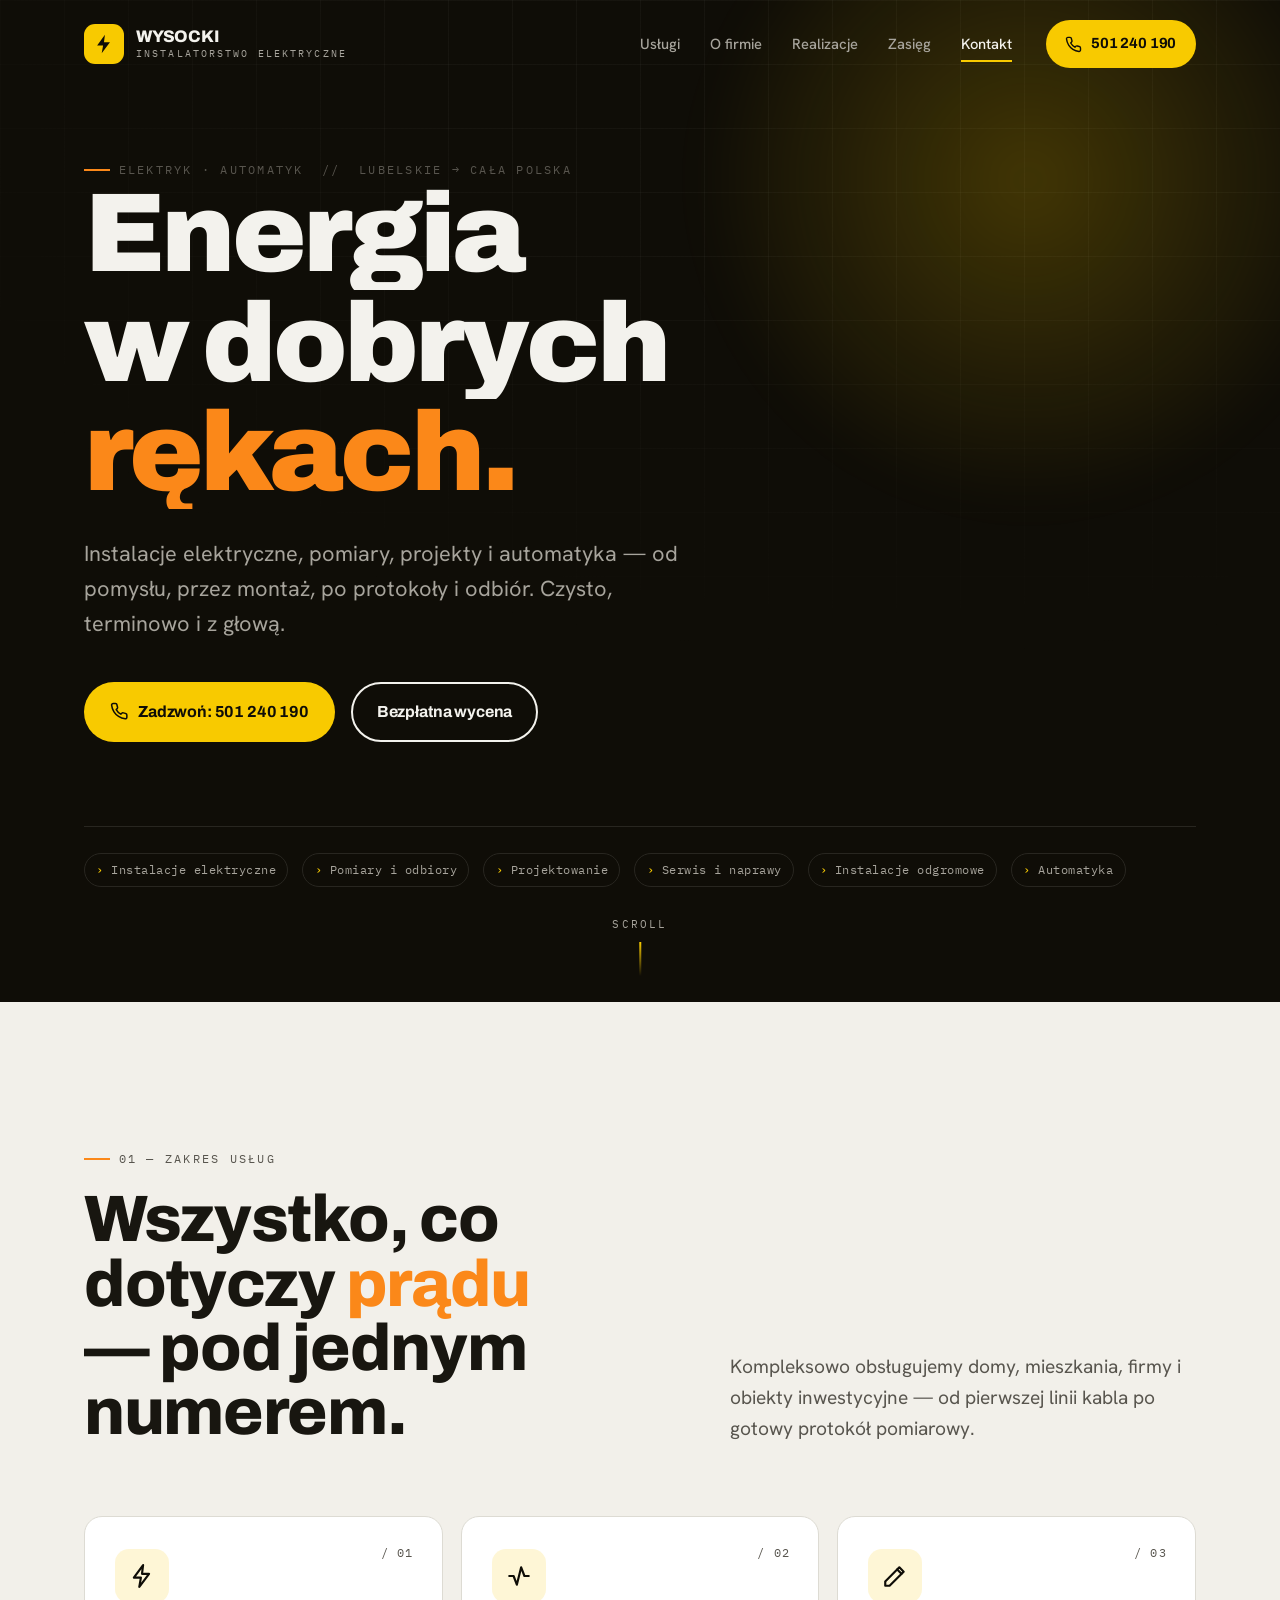
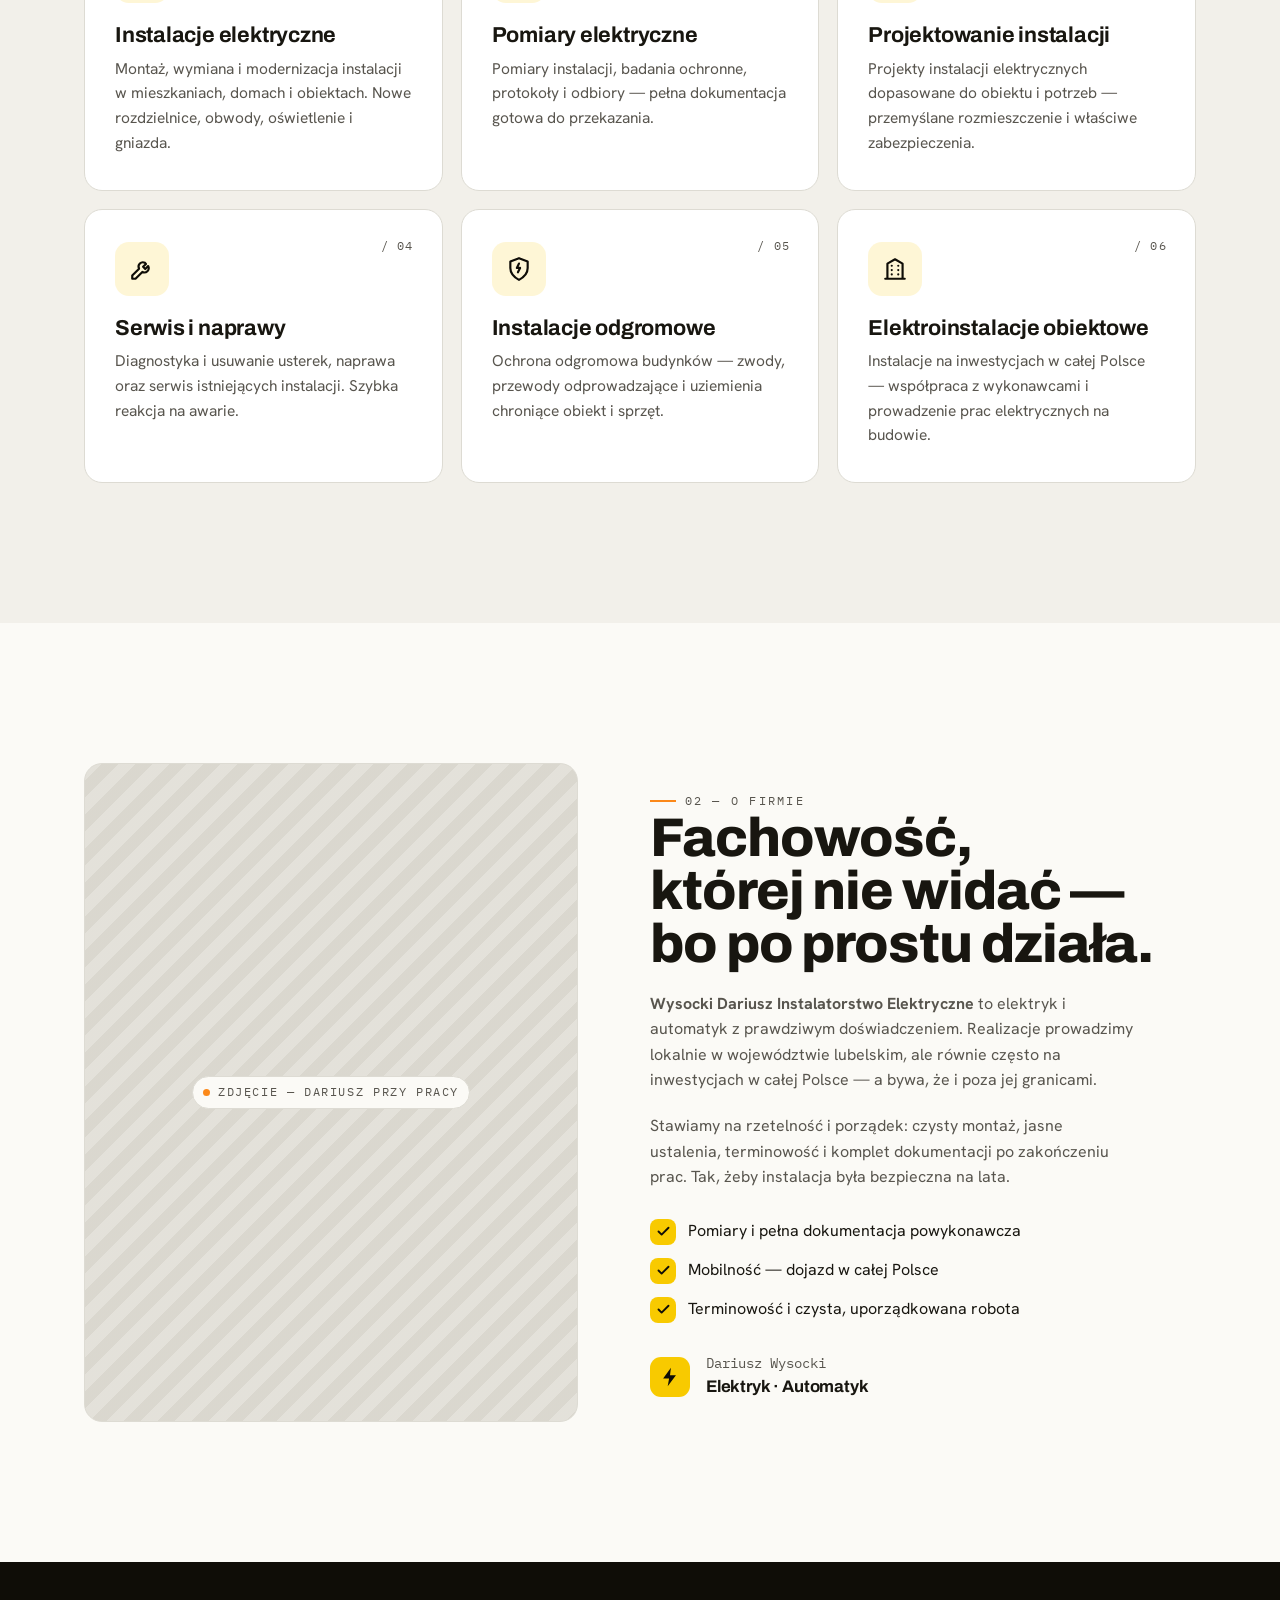
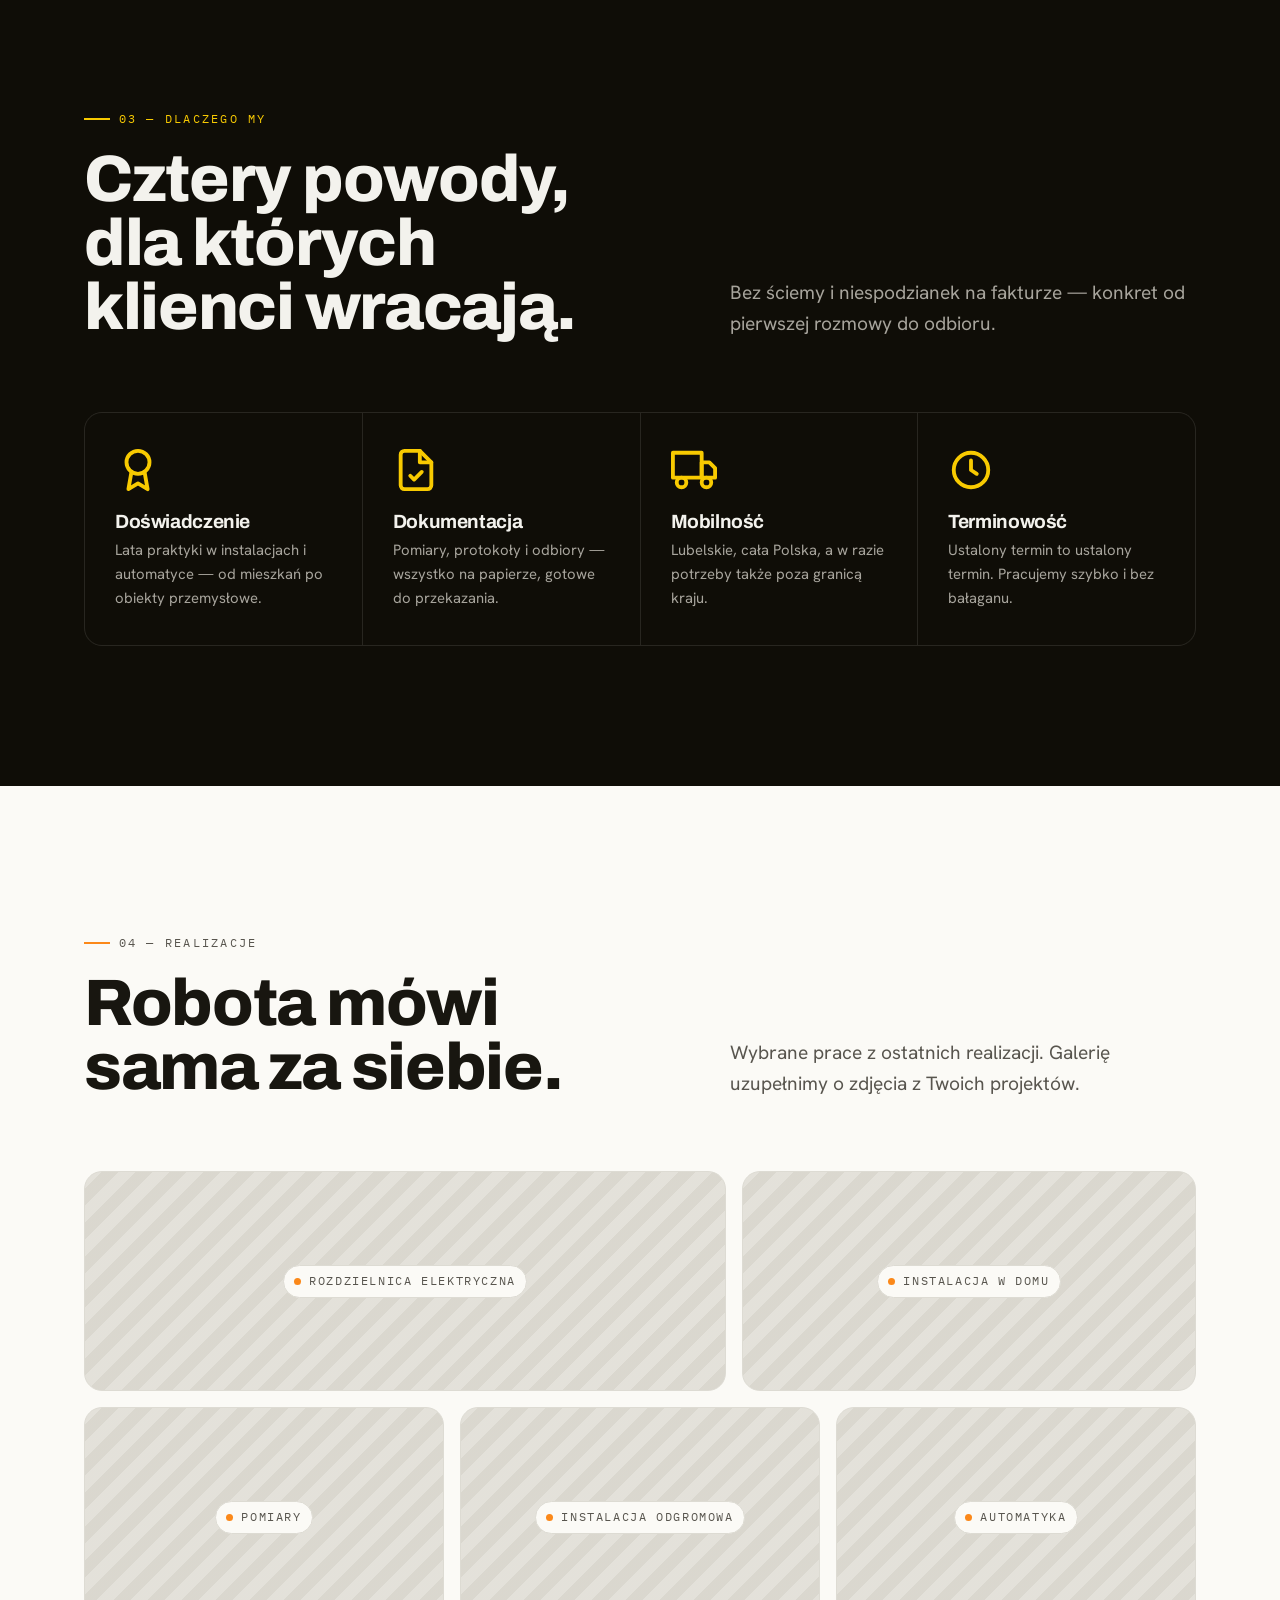
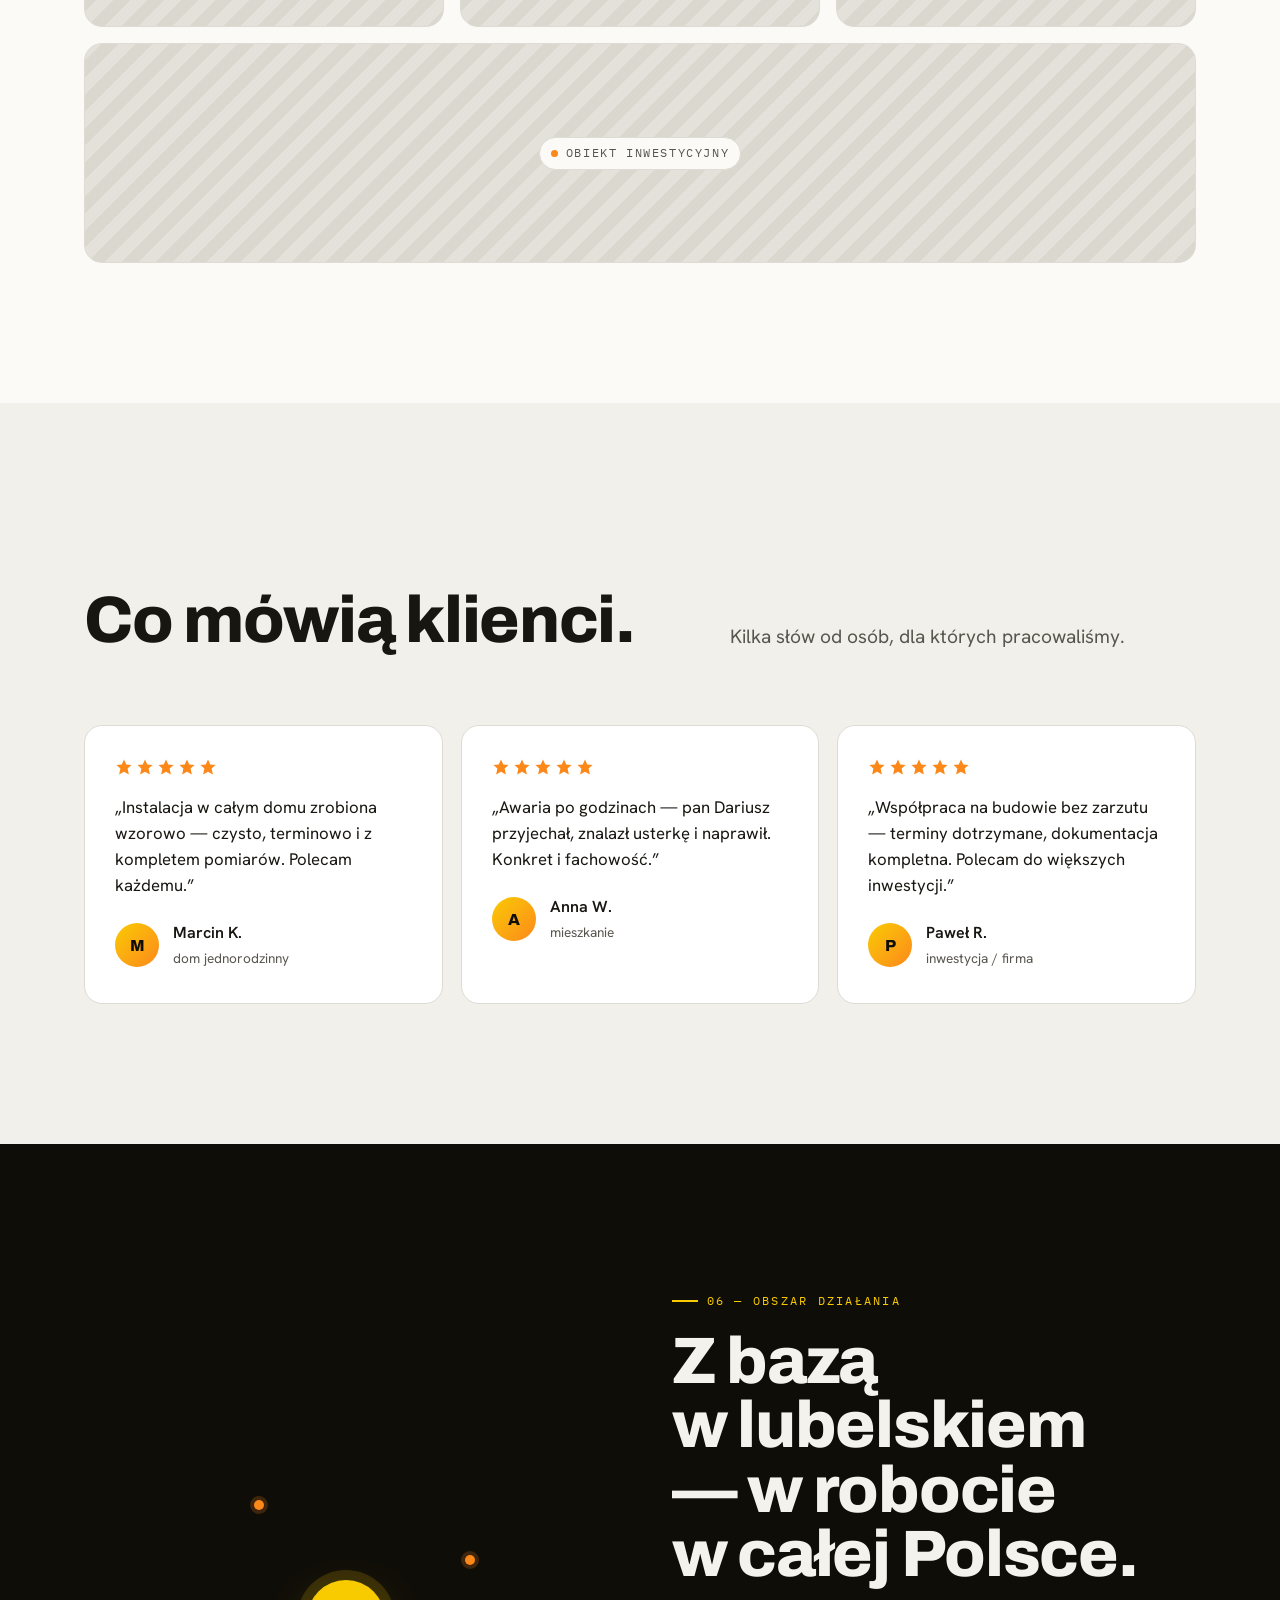
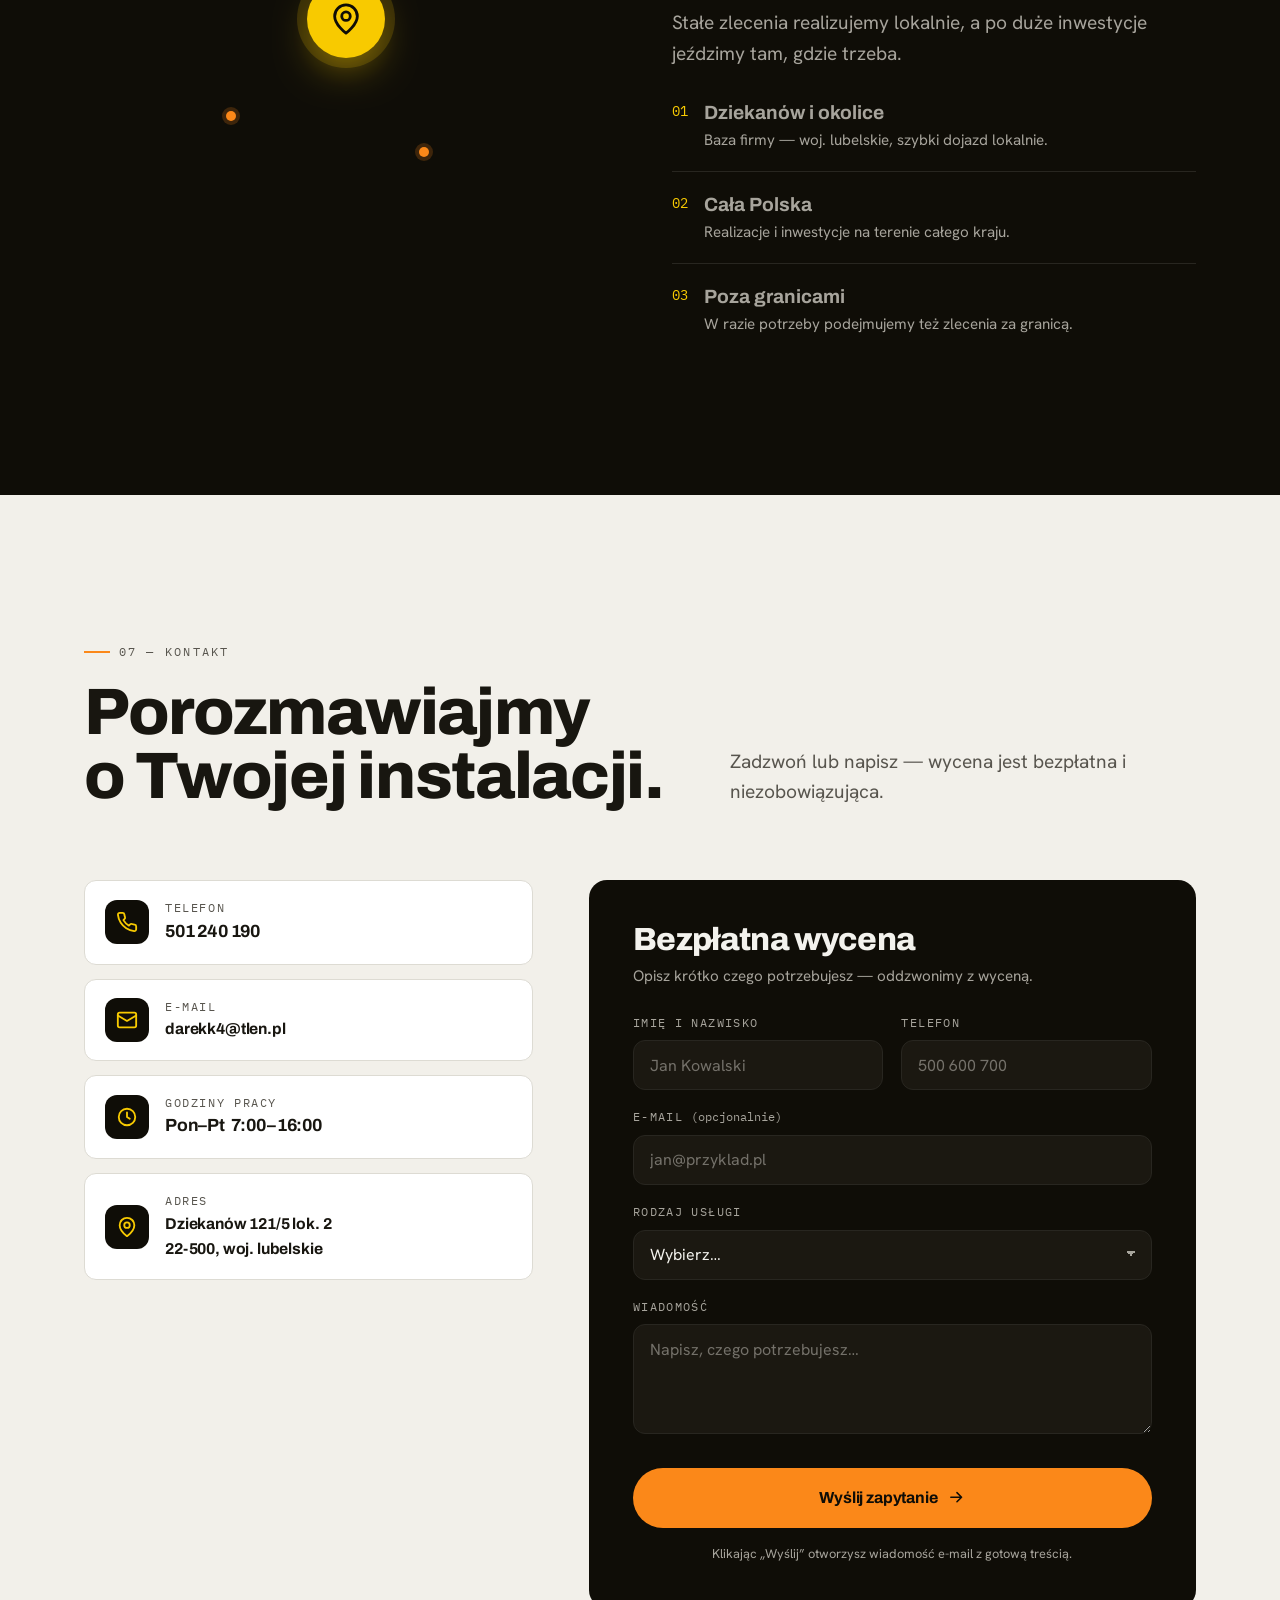
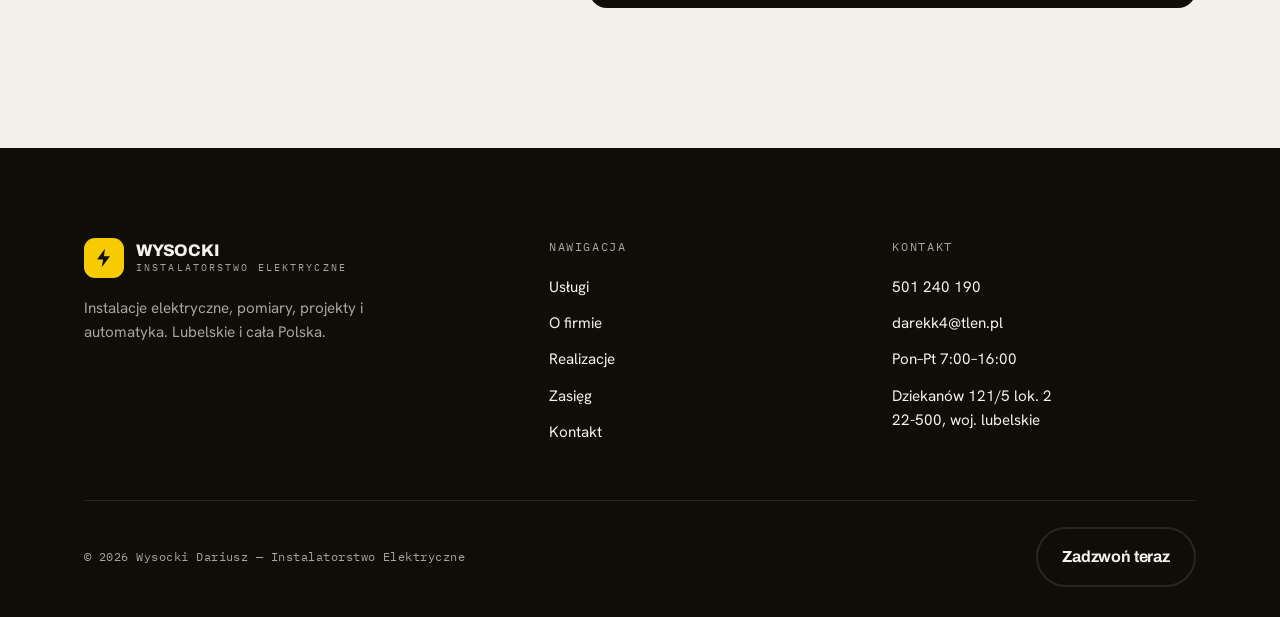
==== index.html @ 9cccbc66 "qwe" ====
<!DOCTYPE html>
<html lang="pl">
<head>
<meta charset="UTF-8" />
<meta name="viewport" content="width=device-width, initial-scale=1.0" />
<title>Wysocki Dariusz — Instalatorstwo Elektryczne | Elektryk · Automatyk</title>
<meta name="description" content="Wysocki Dariusz — Instalatorstwo Elektryczne. Instalacje elektryczne, pomiary, projektowanie, serwis i instalacje odgromowe. Dziekanów, woj. lubelskie — realizacje w całej Polsce." />
<meta property="og:type" content="website" />
<meta property="og:title" content="Wysocki Dariusz — Instalatorstwo Elektryczne | Elektryk · Automatyk" />
<meta property="og:description" content="Instalacje elektryczne, pomiary, projektowanie, serwis i instalacje odgromowe. Dziekanów, woj. lubelskie — realizacje w całej Polsce." />
<meta name="theme-color" content="#DCC800" />
<link rel="icon" href="data:image/svg+xml,<svg xmlns='http://www.w3.org/2000/svg' viewBox='0 0 24 24'><rect width='24' height='24' rx='6' fill='%23DCC800'/><path d='M13 2 4.5 13.5H11l-1.5 8.5 9-12H12l1-8z' fill='%23161410'/></svg>" />
<link rel="preconnect" href="https://fonts.googleapis.com" />
<link rel="preconnect" href="https://fonts.gstatic.com" crossorigin />
<link href="https://fonts.googleapis.com/css2?family=Archivo:wght@500;600;700;800;900&family=Hanken+Grotesk:wght@400;500;600;700&family=IBM+Plex+Mono:wght@400;500&display=swap" rel="stylesheet" />
<link rel="stylesheet" href="assets/styles.css" />
</head>
<body>

<!-- ====================== HEADER ====================== -->
<header class="header">
  <div class="wrap header__inner">
    <a href="#top" class="logo" aria-label="Wysocki — Instalatorstwo Elektryczne">
      <span class="logo__mark">
        <svg viewBox="0 0 24 24" fill="currentColor" aria-hidden="true"><path d="M13 2 4.5 13.5H11l-1.5 8.5 9-12H12l1-8z"/></svg>
      </span>
      <span class="logo__txt">
        <span class="logo__name">WYSOCKI</span>
        <span class="logo__sub">Instalatorstwo Elektryczne</span>
      </span>
    </a>

    <nav class="nav" aria-label="Główna nawigacja">
      <div class="nav__links">
        <a href="#uslugi">Usługi</a>
        <a href="#ofirmie">O firmie</a>
        <a href="#realizacje">Realizacje</a>
        <a href="#zasieg">Zasięg</a>
        <a href="#kontakt">Kontakt</a>
      </div>
      <a href="tel:+48501240190" class="btn nav__cta">
        <svg viewBox="0 0 24 24" fill="none" stroke="currentColor" stroke-width="2" stroke-linecap="round" stroke-linejoin="round" aria-hidden="true"><path d="M22 16.92v3a2 2 0 0 1-2.18 2 19.79 19.79 0 0 1-8.63-3.07 19.5 19.5 0 0 1-6-6 19.79 19.79 0 0 1-3.07-8.67A2 2 0 0 1 4.11 2h3a2 2 0 0 1 2 1.72c.13.96.36 1.9.7 2.81a2 2 0 0 1-.45 2.11L8.09 9.91a16 16 0 0 0 6 6l1.27-1.27a2 2 0 0 1 2.11-.45c.9.34 1.85.57 2.81.7A2 2 0 0 1 22 16.92z"/></svg>
        501 240 190
      </a>
    </nav>

    <button class="burger" aria-label="Otwórz menu" aria-expanded="false">
      <span></span><span></span><span></span>
    </button>
  </div>
</header>
<div class="nav-scrim" aria-hidden="true"></div>

<!-- ====================== HERO ====================== -->
<main id="top">
<section class="hero" id="hero">
  <div class="hero__grid" aria-hidden="true"></div>
  <div class="hero__glow" aria-hidden="true"></div>

  <div class="wrap hero__inner">
    <p class="kicker anim-up">Elektryk · Automatyk &nbsp;//&nbsp; Lubelskie → cała Polska</p>

    <h1>
      <span class="line"><span>Energia</span></span>
      <span class="line"><span>w dobrych</span></span>
      <span class="line"><span><span class="mark">rękach.</span></span></span>
    </h1>

    <p class="hero__sub anim-up">
      Instalacje elektryczne, pomiary, projekty i automatyka — od pomysłu,
      przez montaż, po protokoły i odbiór. Czysto, terminowo i z głową.
    </p>

    <div class="hero__cta anim-up">
      <a href="tel:+48501240190" class="btn">
        <svg viewBox="0 0 24 24" fill="none" stroke="currentColor" stroke-width="2" stroke-linecap="round" stroke-linejoin="round" aria-hidden="true"><path d="M22 16.92v3a2 2 0 0 1-2.18 2 19.79 19.79 0 0 1-8.63-3.07 19.5 19.5 0 0 1-6-6 19.79 19.79 0 0 1-3.07-8.67A2 2 0 0 1 4.11 2h3a2 2 0 0 1 2 1.72c.13.96.36 1.9.7 2.81a2 2 0 0 1-.45 2.11L8.09 9.91a16 16 0 0 0 6 6l1.27-1.27a2 2 0 0 1 2.11-.45c.9.34 1.85.57 2.81.7A2 2 0 0 1 22 16.92z"/></svg>
        Zadzwoń: 501 240 190
      </a>
      <a href="#kontakt" class="btn btn--outline">Bezpłatna wycena</a>
    </div>

    <div class="hero__strip anim-up">
      <span class="tag"><b>›</b> Instalacje elektryczne</span>
      <span class="tag"><b>›</b> Pomiary i odbiory</span>
      <span class="tag"><b>›</b> Projektowanie</span>
      <span class="tag"><b>›</b> Serwis i naprawy</span>
      <span class="tag"><b>›</b> Instalacje odgromowe</span>
      <span class="tag"><b>›</b> Automatyka</span>
    </div>
  </div>

  <div class="hero__cue" aria-hidden="true">
    <span>scroll</span>
    <span class="dot"></span>
  </div>
</section>

<!-- ====================== USŁUGI ====================== -->
<section class="section section--alt" id="uslugi">
  <div class="wrap">
    <div class="sec-head">
      <div>
        <span class="kicker reveal">01 — Zakres usług</span>
        <h2 class="h-sec reveal" data-d="1">Wszystko, co dotyczy <span class="mark">prądu</span> — pod jednym numerem.</h2>
      </div>
      <p class="lead reveal" data-d="2">Kompleksowo obsługujemy domy, mieszkania, firmy i obiekty inwestycyjne — od pierwszej linii kabla po gotowy protokół pomiarowy.</p>
    </div>

    <div class="services">
      <article class="card reveal">
        <span class="card__num">/ 01</span>
        <div class="card__ico"><svg viewBox="0 0 24 24" fill="none" stroke="currentColor" stroke-width="2" stroke-linecap="round" stroke-linejoin="round"><path d="M13 2 4.5 13.5H11l-1.5 8.5 9-12H12l1-8z"/></svg></div>
        <h3>Instalacje elektryczne</h3>
        <p>Montaż, wymiana i modernizacja instalacji w mieszkaniach, domach i obiektach. Nowe rozdzielnice, obwody, oświetlenie i gniazda.</p>
      </article>

      <article class="card reveal" data-d="1">
        <span class="card__num">/ 02</span>
        <div class="card__ico"><svg viewBox="0 0 24 24" fill="none" stroke="currentColor" stroke-width="2" stroke-linecap="round" stroke-linejoin="round"><path d="M3 12h4l3 8 4-16 3 8h4"/></svg></div>
        <h3>Pomiary elektryczne</h3>
        <p>Pomiary instalacji, badania ochronne, protokoły i odbiory — pełna dokumentacja gotowa do przekazania.</p>
      </article>

      <article class="card reveal" data-d="2">
        <span class="card__num">/ 03</span>
        <div class="card__ico"><svg viewBox="0 0 24 24" fill="none" stroke="currentColor" stroke-width="2" stroke-linecap="round" stroke-linejoin="round"><path d="M3 21v-4L16 4l4 4L7 21H3z"/><path d="M14 6l4 4"/></svg></div>
        <h3>Projektowanie instalacji</h3>
        <p>Projekty instalacji elektrycznych dopasowane do obiektu i potrzeb — przemyślane rozmieszczenie i właściwe zabezpieczenia.</p>
      </article>

      <article class="card reveal">
        <span class="card__num">/ 04</span>
        <div class="card__ico"><svg viewBox="0 0 24 24" fill="none" stroke="currentColor" stroke-width="2" stroke-linecap="round" stroke-linejoin="round"><path d="M14.7 6.3a4 4 0 0 0-5.4 5.4L3 18v3h3l6.3-6.3a4 4 0 0 0 5.4-5.4l-2.7 2.7-2-2 2.7-2.7z"/></svg></div>
        <h3>Serwis i naprawy</h3>
        <p>Diagnostyka i usuwanie usterek, naprawa oraz serwis istniejących instalacji. Szybka reakcja na awarie.</p>
      </article>

      <article class="card reveal" data-d="1">
        <span class="card__num">/ 05</span>
        <div class="card__ico"><svg viewBox="0 0 24 24" fill="none" stroke="currentColor" stroke-width="2" stroke-linecap="round" stroke-linejoin="round"><path d="M12 2 4 5v6c0 5 3.5 8.5 8 11 4.5-2.5 8-6 8-11V5l-8-3z"/><path d="M12 7l-2 4h3l-2 4"/></svg></div>
        <h3>Instalacje odgromowe</h3>
        <p>Ochrona odgromowa budynków — zwody, przewody odprowadzające i uziemienia chroniące obiekt i sprzęt.</p>
      </article>

      <article class="card reveal" data-d="2">
        <span class="card__num">/ 06</span>
        <div class="card__ico"><svg viewBox="0 0 24 24" fill="none" stroke="currentColor" stroke-width="2" stroke-linecap="round" stroke-linejoin="round"><path d="M3 21h18M5 21V7l7-4 7 4v14"/><path d="M9 9h.01M15 9h.01M9 13h.01M15 13h.01M9 17h.01M15 17h.01"/></svg></div>
        <h3>Elektroinstalacje obiektowe</h3>
        <p>Instalacje na inwestycjach w całej Polsce — współpraca z wykonawcami i prowadzenie prac elektrycznych na budowie.</p>
      </article>
    </div>
  </div>
</section>

<!-- ====================== O FIRMIE ====================== -->
<section class="section" id="ofirmie">
  <div class="wrap about">
    <div class="about__media reveal-left">
      <div class="ph">
        <span class="ph__tag">zdjęcie — Dariusz przy pracy</span>
      </div>
    </div>

    <div class="about__txt">
      <span class="kicker reveal">02 — O firmie</span>
      <h2 class="reveal" data-d="1">Fachowość, której nie&nbsp;widać — bo&nbsp;po&nbsp;prostu działa.</h2>
      <p class="reveal" data-d="2">
        <b>Wysocki Dariusz Instalatorstwo Elektryczne</b> to elektryk i automatyk
        z prawdziwym doświadczeniem. Realizacje prowadzimy lokalnie w województwie
        lubelskim, ale równie często na inwestycjach w całej Polsce — a bywa, że i poza
        jej granicami.
      </p>
      <p class="reveal" data-d="2">
        Stawiamy na rzetelność i porządek: czysty montaż, jasne ustalenia,
        terminowość i komplet dokumentacji po zakończeniu prac. Tak, żeby instalacja
        była bezpieczna na lata.
      </p>

      <ul class="checks">
        <li class="reveal" data-d="1"><span class="ck"><svg viewBox="0 0 24 24" fill="none" stroke="currentColor" stroke-width="3" stroke-linecap="round" stroke-linejoin="round"><path d="M20 6 9 17l-5-5"/></svg></span><span>Pomiary i pełna dokumentacja powykonawcza</span></li>
        <li class="reveal" data-d="2"><span class="ck"><svg viewBox="0 0 24 24" fill="none" stroke="currentColor" stroke-width="3" stroke-linecap="round" stroke-linejoin="round"><path d="M20 6 9 17l-5-5"/></svg></span><span>Mobilność — dojazd w całej Polsce</span></li>
        <li class="reveal" data-d="3"><span class="ck"><svg viewBox="0 0 24 24" fill="none" stroke="currentColor" stroke-width="3" stroke-linecap="round" stroke-linejoin="round"><path d="M20 6 9 17l-5-5"/></svg></span><span>Terminowość i czysta, uporządkowana robota</span></li>
      </ul>

      <div class="about__sign reveal" data-d="3">
        <span class="logo__mark"><svg viewBox="0 0 24 24" fill="currentColor" aria-hidden="true"><path d="M13 2 4.5 13.5H11l-1.5 8.5 9-12H12l1-8z"/></svg></span>
        <span>Dariusz Wysocki<b>Elektryk · Automatyk</b></span>
      </div>
    </div>
  </div>
</section>

<!-- ====================== ATUTY ====================== -->
<section class="section section--dark" id="atuty">
  <div class="wrap">
    <div class="sec-head">
      <div>
        <span class="kicker reveal">03 — Dlaczego my</span>
        <h2 class="h-sec reveal" data-d="1">Cztery powody, dla których klienci wracają.</h2>
      </div>
      <p class="lead reveal" data-d="2">Bez ściemy i niespodzianek na fakturze — konkret od pierwszej rozmowy do odbioru.</p>
    </div>

    <div class="feats">
      <div class="feat reveal">
        <div class="feat__ico"><svg viewBox="0 0 24 24" fill="none" stroke="currentColor" stroke-width="2" stroke-linecap="round" stroke-linejoin="round"><circle cx="12" cy="8" r="6"/><path d="M8.5 13.5 7 22l5-3 5 3-1.5-8.5"/></svg></div>
        <h3>Doświadczenie</h3>
        <p>Lata praktyki w instalacjach i automatyce — od mieszkań po obiekty przemysłowe.</p>
      </div>
      <div class="feat reveal" data-d="1">
        <div class="feat__ico"><svg viewBox="0 0 24 24" fill="none" stroke="currentColor" stroke-width="2" stroke-linecap="round" stroke-linejoin="round"><path d="M14 2H6a2 2 0 0 0-2 2v16a2 2 0 0 0 2 2h12a2 2 0 0 0 2-2V8z"/><path d="M14 2v6h6"/><path d="m9 15 2 2 4-4"/></svg></div>
        <h3>Dokumentacja</h3>
        <p>Pomiary, protokoły i odbiory — wszystko na papierze, gotowe do przekazania.</p>
      </div>
      <div class="feat reveal" data-d="2">
        <div class="feat__ico"><svg viewBox="0 0 24 24" fill="none" stroke="currentColor" stroke-width="2" stroke-linecap="round" stroke-linejoin="round"><path d="M1 3h15v13H1z"/><path d="M16 8h4l3 3v5h-7V8z"/><circle cx="5.5" cy="18.5" r="2.5"/><circle cx="18.5" cy="18.5" r="2.5"/></svg></div>
        <h3>Mobilność</h3>
        <p>Lubelskie, cała Polska, a w razie potrzeby także poza granicą kraju.</p>
      </div>
      <div class="feat reveal" data-d="3">
        <div class="feat__ico"><svg viewBox="0 0 24 24" fill="none" stroke="currentColor" stroke-width="2" stroke-linecap="round" stroke-linejoin="round"><circle cx="12" cy="12" r="9"/><path d="M12 7v5l3 2"/></svg></div>
        <h3>Terminowość</h3>
        <p>Ustalony termin to ustalony termin. Pracujemy szybko i bez bałaganu.</p>
      </div>
    </div>
  </div>
</section>

<!-- ====================== REALIZACJE ====================== -->
<section class="section" id="realizacje">
  <div class="wrap">
    <div class="sec-head">
      <div>
        <span class="kicker reveal">04 — Realizacje</span>
        <h2 class="h-sec reveal" data-d="1">Robota mówi sama za siebie.</h2>
      </div>
      <p class="lead reveal" data-d="2">Wybrane prace z ostatnich realizacji. Galerię uzupełnimy o zdjęcia z Twoich projektów.</p>
    </div>

    <div class="gallery">
      <div class="ph g1 reveal"><span class="ph__tag">rozdzielnica elektryczna</span></div>
      <div class="ph g2 reveal" data-d="1"><span class="ph__tag">instalacja w domu</span></div>
      <div class="ph g3 reveal"><span class="ph__tag">pomiary</span></div>
      <div class="ph g4 reveal" data-d="1"><span class="ph__tag">instalacja odgromowa</span></div>
      <div class="ph g5 reveal" data-d="2"><span class="ph__tag">automatyka</span></div>
      <div class="ph g6 reveal"><span class="ph__tag">obiekt inwestycyjny</span></div>
    </div>
  </div>
</section>

<!-- ====================== OPINIE ====================== -->
<section class="section section--alt" id="opinie">
  <div class="wrap">
    <div class="sec-head">
      <div>
        <span class="kicker reveal">05 — Opinie</span>
        <h2 class="h-sec reveal" data-d="1">Co mówią klienci.</h2>
      </div>
      <p class="lead reveal" data-d="2">Kilka słów od osób, dla których pracowaliśmy.</p>
    </div>

    <div class="quotes">
      <figure class="quote reveal-scale">
        <div class="quote__stars">
          <svg viewBox="0 0 24 24" fill="currentColor"><path d="m12 2 3 6.5 7 .8-5.2 4.8L18.5 22 12 18.3 5.5 22 7.2 14 2 9.3l7-.8z"/></svg>
          <svg viewBox="0 0 24 24" fill="currentColor"><path d="m12 2 3 6.5 7 .8-5.2 4.8L18.5 22 12 18.3 5.5 22 7.2 14 2 9.3l7-.8z"/></svg>
          <svg viewBox="0 0 24 24" fill="currentColor"><path d="m12 2 3 6.5 7 .8-5.2 4.8L18.5 22 12 18.3 5.5 22 7.2 14 2 9.3l7-.8z"/></svg>
          <svg viewBox="0 0 24 24" fill="currentColor"><path d="m12 2 3 6.5 7 .8-5.2 4.8L18.5 22 12 18.3 5.5 22 7.2 14 2 9.3l7-.8z"/></svg>
          <svg viewBox="0 0 24 24" fill="currentColor"><path d="m12 2 3 6.5 7 .8-5.2 4.8L18.5 22 12 18.3 5.5 22 7.2 14 2 9.3l7-.8z"/></svg>
        </div>
        <p>„Instalacja w całym domu zrobiona wzorowo — czysto, terminowo i z kompletem pomiarów. Polecam każdemu.”</p>
        <footer><span class="av">M</span><span><cite>Marcin K.</cite><span class="role">dom jednorodzinny</span></span></footer>
      </figure>

      <figure class="quote reveal-scale" data-d="1">
        <div class="quote__stars">
          <svg viewBox="0 0 24 24" fill="currentColor"><path d="m12 2 3 6.5 7 .8-5.2 4.8L18.5 22 12 18.3 5.5 22 7.2 14 2 9.3l7-.8z"/></svg>
          <svg viewBox="0 0 24 24" fill="currentColor"><path d="m12 2 3 6.5 7 .8-5.2 4.8L18.5 22 12 18.3 5.5 22 7.2 14 2 9.3l7-.8z"/></svg>
          <svg viewBox="0 0 24 24" fill="currentColor"><path d="m12 2 3 6.5 7 .8-5.2 4.8L18.5 22 12 18.3 5.5 22 7.2 14 2 9.3l7-.8z"/></svg>
          <svg viewBox="0 0 24 24" fill="currentColor"><path d="m12 2 3 6.5 7 .8-5.2 4.8L18.5 22 12 18.3 5.5 22 7.2 14 2 9.3l7-.8z"/></svg>
          <svg viewBox="0 0 24 24" fill="currentColor"><path d="m12 2 3 6.5 7 .8-5.2 4.8L18.5 22 12 18.3 5.5 22 7.2 14 2 9.3l7-.8z"/></svg>
        </div>
        <p>„Awaria po godzinach — pan Dariusz przyjechał, znalazł usterkę i naprawił. Konkret i fachowość.”</p>
        <footer><span class="av">A</span><span><cite>Anna W.</cite><span class="role">mieszkanie</span></span></footer>
      </figure>

      <figure class="quote reveal-scale" data-d="2">
        <div class="quote__stars">
          <svg viewBox="0 0 24 24" fill="currentColor"><path d="m12 2 3 6.5 7 .8-5.2 4.8L18.5 22 12 18.3 5.5 22 7.2 14 2 9.3l7-.8z"/></svg>
          <svg viewBox="0 0 24 24" fill="currentColor"><path d="m12 2 3 6.5 7 .8-5.2 4.8L18.5 22 12 18.3 5.5 22 7.2 14 2 9.3l7-.8z"/></svg>
          <svg viewBox="0 0 24 24" fill="currentColor"><path d="m12 2 3 6.5 7 .8-5.2 4.8L18.5 22 12 18.3 5.5 22 7.2 14 2 9.3l7-.8z"/></svg>
          <svg viewBox="0 0 24 24" fill="currentColor"><path d="m12 2 3 6.5 7 .8-5.2 4.8L18.5 22 12 18.3 5.5 22 7.2 14 2 9.3l7-.8z"/></svg>
          <svg viewBox="0 0 24 24" fill="currentColor"><path d="m12 2 3 6.5 7 .8-5.2 4.8L18.5 22 12 18.3 5.5 22 7.2 14 2 9.3l7-.8z"/></svg>
        </div>
        <p>„Współpraca na budowie bez zarzutu — terminy dotrzymane, dokumentacja kompletna. Polecam do większych inwestycji.”</p>
        <footer><span class="av">P</span><span><cite>Paweł R.</cite><span class="role">inwestycja / firma</span></span></footer>
      </figure>
    </div>
  </div>
</section>

<!-- ====================== ZASIĘG ====================== -->
<section class="section section--dark" id="zasieg">
  <div class="wrap reach">
    <div class="reach__media reveal">
      <div class="radar">
        <span class="radar__ring"></span>
        <span class="radar__ring"></span>
        <span class="radar__ring"></span>
        <span class="pin p1"></span>
        <span class="pin p2"></span>
        <span class="pin p3"></span>
        <span class="pin p4"></span>
        <span class="radar__core"><svg viewBox="0 0 24 24" fill="none" stroke="currentColor" stroke-width="2" stroke-linecap="round" stroke-linejoin="round"><path d="M20 10c0 6-8 12-8 12s-8-6-8-12a8 8 0 0 1 16 0z"/><circle cx="12" cy="10" r="3"/></svg></span>
      </div>
    </div>

    <div class="reach__txt">
      <span class="kicker reveal">06 — Obszar działania</span>
      <h2 class="h-sec reveal" data-d="1">Z bazą w&nbsp;lubelskiem — w&nbsp;robocie w&nbsp;całej Polsce.</h2>
      <p class="lead reveal" data-d="2">Stałe zlecenia realizujemy lokalnie, a po duże inwestycje jeździmy tam, gdzie trzeba.</p>

      <div class="reach__list">
        <div class="reach__item reveal"><span class="n">01</span><span><b>Dziekanów i okolice</b><span>Baza firmy — woj. lubelskie, szybki dojazd lokalnie.</span></span></div>
        <div class="reach__item reveal" data-d="1"><span class="n">02</span><span><b>Cała Polska</b><span>Realizacje i inwestycje na terenie całego kraju.</span></span></div>
        <div class="reach__item reveal" data-d="2"><span class="n">03</span><span><b>Poza granicami</b><span>W razie potrzeby podejmujemy też zlecenia za granicą.</span></span></div>
      </div>
    </div>
  </div>
</section>

<!-- ====================== KONTAKT ====================== -->
<section class="section section--alt" id="kontakt">
  <div class="wrap">
    <div class="sec-head">
      <div>
        <span class="kicker reveal">07 — Kontakt</span>
        <h2 class="h-sec reveal" data-d="1">Porozmawiajmy o&nbsp;Twojej instalacji.</h2>
      </div>
      <p class="lead reveal" data-d="2">Zadzwoń lub napisz — wycena jest bezpłatna i niezobowiązująca.</p>
    </div>

    <div class="contact">
      <div class="cinfo reveal">
        <a class="cinfo__row reveal-left" href="tel:+48501240190">
          <span class="i"><svg viewBox="0 0 24 24" fill="none" stroke="currentColor" stroke-width="2" stroke-linecap="round" stroke-linejoin="round"><path d="M22 16.92v3a2 2 0 0 1-2.18 2 19.79 19.79 0 0 1-8.63-3.07 19.5 19.5 0 0 1-6-6 19.79 19.79 0 0 1-3.07-8.67A2 2 0 0 1 4.11 2h3a2 2 0 0 1 2 1.72c.13.96.36 1.9.7 2.81a2 2 0 0 1-.45 2.11L8.09 9.91a16 16 0 0 0 6 6l1.27-1.27a2 2 0 0 1 2.11-.45c.9.34 1.85.57 2.81.7A2 2 0 0 1 22 16.92z"/></svg></span>
          <span><span class="l">Telefon</span><span class="v">501 240 190</span></span>
        </a>
        <a class="cinfo__row reveal-left" data-d="1" href="mailto:darekk4@tlen.pl">
          <span class="i"><svg viewBox="0 0 24 24" fill="none" stroke="currentColor" stroke-width="2" stroke-linecap="round" stroke-linejoin="round"><rect x="2" y="4" width="20" height="16" rx="2"/><path d="m22 7-10 6L2 7"/></svg></span>
          <span><span class="l">E-mail</span><span class="v small">darekk4@tlen.pl</span></span>
        </a>
        <div class="cinfo__row reveal-left" data-d="2">
          <span class="i"><svg viewBox="0 0 24 24" fill="none" stroke="currentColor" stroke-width="2" stroke-linecap="round" stroke-linejoin="round"><circle cx="12" cy="12" r="9"/><path d="M12 7v5l3 2"/></svg></span>
          <span><span class="l">Godziny pracy</span><span class="v">Pon–Pt &nbsp;7:00–16:00</span></span>
        </div>
        <div class="cinfo__row reveal-left" data-d="3">
          <span class="i"><svg viewBox="0 0 24 24" fill="none" stroke="currentColor" stroke-width="2" stroke-linecap="round" stroke-linejoin="round"><path d="M20 10c0 6-8 12-8 12s-8-6-8-12a8 8 0 0 1 16 0z"/><circle cx="12" cy="10" r="3"/></svg></span>
          <span><span class="l">Adres</span><span class="v small">Dziekanów 121/5 lok. 2<br />22-500, woj. lubelskie</span></span>
        </div>
      </div>

      <form class="form reveal" data-d="1" id="formKontakt" novalidate>
        <div class="form__body">
          <h3>Bezpłatna wycena</h3>
          <p class="sub">Opisz krótko czego potrzebujesz — oddzwonimy z wyceną.</p>

          <div class="row2">
            <div class="field">
              <label for="imie">Imię i nazwisko</label>
              <input id="imie" name="imie" type="text" placeholder="Jan Kowalski" required />
              <span class="msg">Podaj imię i nazwisko</span>
            </div>
            <div class="field">
              <label for="telefon">Telefon</label>
              <input id="telefon" name="telefon" type="tel" data-tel placeholder="500 600 700" required />
              <span class="msg">Podaj poprawny numer telefonu</span>
            </div>
          </div>

          <div class="field">
            <label for="email">E-mail <span style="text-transform:none;letter-spacing:0">(opcjonalnie)</span></label>
            <input id="email" name="email" type="email" placeholder="jan@przyklad.pl" />
            <span class="msg">Podaj poprawny adres e-mail</span>
          </div>

          <div class="field">
            <label for="usluga">Rodzaj usługi</label>
            <select id="usluga" name="usluga" required>
              <option value="" disabled selected>Wybierz…</option>
              <option>Instalacja elektryczna</option>
              <option>Pomiary i odbiory</option>
              <option>Projektowanie instalacji</option>
              <option>Serwis / naprawa</option>
              <option>Instalacja odgromowa</option>
              <option>Automatyka</option>
              <option>Inne / nie wiem</option>
            </select>
            <span class="msg">Wybierz rodzaj usługi</span>
          </div>

          <div class="field">
            <label for="wiadomosc">Wiadomość</label>
            <textarea id="wiadomosc" name="wiadomosc" placeholder="Napisz, czego potrzebujesz…" required></textarea>
            <span class="msg">Napisz kilka słów o zleceniu</span>
          </div>

          <button type="submit" class="btn btn--amber form__submit">
            Wyślij zapytanie
            <svg viewBox="0 0 24 24" fill="none" stroke="currentColor" stroke-width="2" stroke-linecap="round" stroke-linejoin="round"><path d="M5 12h14M13 6l6 6-6 6"/></svg>
          </button>
          <p class="form__note">Klikając „Wyślij” otworzysz wiadomość e-mail z gotową treścią.</p>
        </div>

        <div class="form__success">
          <div class="big"><svg viewBox="0 0 24 24" fill="none" stroke="currentColor" stroke-width="3" stroke-linecap="round" stroke-linejoin="round"><path d="M20 6 9 17l-5-5"/></svg></div>
          <h3>Dziękujemy!</h3>
          <p>Za chwilę otworzy się Twój program pocztowy z gotową wiadomością. Odezwiemy się tak szybko, jak to możliwe.</p>
        </div>
      </form>
    </div>
  </div>
</section>
</main>

<!-- ====================== STOPKA ====================== -->
<footer class="footer">
  <div class="wrap">
    <div class="footer__top">
      <div class="footer__brand">
        <a href="#top" class="logo">
          <span class="logo__mark"><svg viewBox="0 0 24 24" fill="currentColor" aria-hidden="true"><path d="M13 2 4.5 13.5H11l-1.5 8.5 9-12H12l1-8z"/></svg></span>
          <span class="logo__txt"><span class="logo__name">WYSOCKI</span><span class="logo__sub">Instalatorstwo Elektryczne</span></span>
        </a>
        <p>Instalacje elektryczne, pomiary, projekty i automatyka. Lubelskie i cała Polska.</p>
      </div>

      <div class="footer__col">
        <h4>Nawigacja</h4>
        <a href="#uslugi">Usługi</a>
        <a href="#ofirmie">O firmie</a>
        <a href="#realizacje">Realizacje</a>
        <a href="#zasieg">Zasięg</a>
        <a href="#kontakt">Kontakt</a>
      </div>

      <div class="footer__col">
        <h4>Kontakt</h4>
        <a href="tel:+48501240190">501 240 190</a>
        <a href="mailto:darekk4@tlen.pl">darekk4@tlen.pl</a>
        <p>Pon–Pt 7:00–16:00</p>
        <p>Dziekanów 121/5 lok. 2<br />22-500, woj. lubelskie</p>
      </div>
    </div>

    <div class="footer__bottom">
      <small>© <span id="rok">2026</span> Wysocki Dariusz — Instalatorstwo Elektryczne</small>
      <a href="tel:+48501240190" class="btn btn--ghost footer__cta">Zadzwoń teraz</a>
    </div>
  </div>
</footer>

<button class="btn-top" aria-label="Powrót na górę">
  <svg viewBox="0 0 24 24" fill="none" stroke="currentColor" stroke-width="2.5" stroke-linecap="round" stroke-linejoin="round"><path d="M12 19V5M5 12l7-7 7 7"/></svg>
</button>

<script src="assets/script.js"></script>
</body>
</html>
---- assets/styles.css ----
/* =========================================================
   WYSOCKI — Instalatorstwo Elektryczne
   System wizualny: energetyczny / techniczny
   Akcent: elektryczna żółć + pomarańcz
   ========================================================= */

:root {
  /* ---- Kolory (oklch) ---- */
  --ink:        oklch(0.16 0.014 92);   /* ciepła czerń */
  --ink-2:      oklch(0.21 0.014 92);   /* karta na ciemnym */
  --ink-3:      oklch(0.27 0.012 92);   /* obramowania na ciemnym */
  --paper:      oklch(0.985 0.006 95);  /* prawie biały */
  --paper-2:    oklch(0.955 0.008 92);  /* sekcja jasna alt */
  --line:       oklch(0.89 0.01 92);    /* linie na jasnym */

  --bolt:       oklch(0.855 0.175 92);  /* elektryczna żółć */
  --bolt-deep:  oklch(0.80 0.17 88);
  --amber:      oklch(0.74 0.175 56);   /* pomarańcz */

  --txt:        oklch(0.20 0.012 92);   /* tekst na jasnym */
  --txt-soft:   oklch(0.45 0.012 92);   /* drugorzędny tekst */
  --txt-dim:    oklch(0.72 0.012 92);   /* tekst na ciemnym (przygaszony) */
  --on-dark:    oklch(0.96 0.006 95);

  /* ---- Typografia ---- */
  --display: "Archivo", system-ui, sans-serif;
  --body: "Hanken Grotesk", system-ui, sans-serif;
  --mono: "IBM Plex Mono", ui-monospace, monospace;

  /* ---- Rytm ---- */
  --maxw: 1240px;
  --pad: clamp(20px, 5vw, 64px);
  --radius: 18px;
  --radius-sm: 12px;

  --ease: cubic-bezier(0.22, 1, 0.36, 1);
}

* { box-sizing: border-box; margin: 0; padding: 0; }

html { scroll-behavior: smooth; -webkit-text-size-adjust: 100%; }
@media (prefers-reduced-motion: reduce) { html { scroll-behavior: auto; } }

body {
  font-family: var(--body);
  background: var(--paper);
  color: var(--txt);
  line-height: 1.6;
  font-size: clamp(16px, 1.05vw, 18px);
  -webkit-font-smoothing: antialiased;
  text-rendering: optimizeLegibility;
  overflow-x: hidden;
}

img { display: block; max-width: 100%; }
a { color: inherit; text-decoration: none; }
button { font: inherit; cursor: pointer; }

::selection { background: var(--bolt); color: var(--ink); }

/* ---- Layout helpers ---- */
.wrap { width: 100%; max-width: var(--maxw); margin-inline: auto; padding-inline: var(--pad); }
.section { padding-block: clamp(72px, 11vw, 140px); position: relative; }
.section--dark { background: var(--ink); color: var(--on-dark); }
.section--alt { background: var(--paper-2); }

/* ---- Typografia / nagłówki ---- */
h1, h2, h3 {
  font-family: var(--display);
  font-weight: 800;
  line-height: 0.98;
  letter-spacing: -0.02em;
  text-wrap: balance;
}
.kicker {
  font-family: var(--mono);
  font-size: 0.78rem;
  letter-spacing: 0.18em;
  text-transform: uppercase;
  color: var(--txt-soft);
  display: inline-flex;
  align-items: center;
  gap: 0.7em;
}
.kicker::before {
  content: "";
  width: 26px; height: 2px;
  background: var(--amber);
  display: inline-block;
}
.section--dark .kicker { color: var(--bolt); }
.section--dark .kicker::before { background: var(--bolt); }

.h-sec {
  font-size: clamp(2.1rem, 5.4vw, 4.1rem);
  margin-top: 18px;
}
.lead {
  max-width: 56ch;
  color: var(--txt-soft);
  font-size: clamp(1.05rem, 1.5vw, 1.25rem);
  margin-top: 22px;
}
.section--dark .lead { color: var(--txt-dim); }

.mark { color: var(--amber); }
.section--dark .mark { color: var(--bolt); }

/* =========================================================
   Buttons
   ========================================================= */
.btn {
  --bg: var(--bolt);
  display: inline-flex;
  align-items: center;
  gap: 0.6em;
  padding: 0.95em 1.5em;
  border-radius: 999px;
  font-family: var(--display);
  font-weight: 700;
  font-size: 1rem;
  letter-spacing: -0.01em;
  border: 2px solid transparent;
  background: var(--bg);
  color: var(--ink);
  transition: transform .25s var(--ease), box-shadow .25s var(--ease), background .2s, color .2s;
  position: relative;
  overflow: hidden;
}
.btn svg { width: 1.15em; height: 1.15em; }
.btn:hover { transform: translateY(-3px); box-shadow: 0 14px 30px -12px oklch(0.855 0.175 92 / .8); }
.btn:active { transform: translateY(-1px); }

.btn--ghost {
  background: transparent;
  color: inherit;
  border-color: currentColor;
}
.btn--ghost:hover { background: currentColor; color: var(--ink); box-shadow: none; }
.section--dark .btn--ghost { color: var(--on-dark); }
.section--dark .btn--ghost:hover { color: var(--ink); }

.btn--amber { --bg: var(--amber); color: var(--ink); }
.btn--amber:hover { box-shadow: 0 14px 30px -12px oklch(0.74 0.175 56 / .8); }

/* =========================================================
   Header / Nav
   ========================================================= */
.header {
  position: fixed;
  inset: 0 0 auto 0;
  z-index: 100;
  transition: background .3s var(--ease), border-color .3s, padding .3s var(--ease), backdrop-filter .3s;
  border-bottom: 1px solid transparent;
}
.header__inner {
  display: flex;
  align-items: center;
  justify-content: space-between;
  padding-block: 20px;
  transition: padding .3s var(--ease);
}
.header.is-stuck {
  background: oklch(0.16 0.014 92 / 0.82);
  backdrop-filter: blur(14px) saturate(1.2);
  border-bottom-color: var(--ink-3);
}
.header.is-stuck .header__inner { padding-block: 12px; }

/* Logotyp */
.logo { display: inline-flex; align-items: center; gap: 12px; color: var(--on-dark); }
.logo__mark {
  width: 40px; height: 40px;
  display: grid; place-items: center;
  background: var(--bolt);
  border-radius: 11px;
  flex: none;
  transition: transform .4s var(--ease);
  box-shadow: 0 0 0 0 oklch(0.855 0.175 92 / .5);
}
.logo:hover .logo__mark { transform: rotate(-8deg) scale(1.05); }
.logo__mark svg { width: 22px; height: 22px; color: var(--ink); }
.logo__txt { line-height: 1; }
.logo__name {
  font-family: var(--display);
  font-weight: 800;
  font-size: 1.05rem;
  letter-spacing: -0.01em;
  display: block;
}
.logo__sub {
  font-family: var(--mono);
  font-size: 0.6rem;
  letter-spacing: 0.22em;
  text-transform: uppercase;
  color: var(--txt-dim);
  display: block;
  margin-top: 3px;
}

.nav { display: flex; align-items: center; gap: 34px; }
.nav__links { display: flex; gap: 30px; }
.nav__links a {
  color: var(--txt-dim);
  font-size: 0.92rem;
  font-weight: 500;
  position: relative;
  transition: color .2s;
}
.nav__links a::after {
  content: ""; position: absolute; left: 0; bottom: -6px;
  width: 100%; height: 2px; background: var(--bolt);
  transform: scaleX(0); transform-origin: left; transition: transform .3s var(--ease);
}
.nav__links a:hover, .nav__links a.is-active { color: var(--on-dark); }
.nav__links a:hover::after, .nav__links a.is-active::after { transform: scaleX(1); }

.nav__cta { padding: 0.7em 1.2em; font-size: 0.92rem; }

/* hamburger */
.burger {
  display: none;
  width: 46px; height: 46px;
  border: 1px solid var(--ink-3);
  background: transparent;
  border-radius: 12px;
  position: relative;
}
.burger span {
  position: absolute; left: 12px; right: 12px; height: 2px;
  background: var(--on-dark); transition: transform .3s var(--ease), opacity .2s;
}
.burger span:nth-child(1) { top: 16px; }
.burger span:nth-child(2) { top: 22px; }
.burger span:nth-child(3) { top: 28px; }
body.menu-open .burger span:nth-child(1) { transform: translateY(6px) rotate(45deg); }
body.menu-open .burger span:nth-child(2) { opacity: 0; }
body.menu-open .burger span:nth-child(3) { transform: translateY(-6px) rotate(-45deg); }

/* =========================================================
   HERO
   ========================================================= */
.hero {
  background: var(--ink);
  color: var(--on-dark);
  position: relative;
  overflow: hidden;
  padding-top: clamp(130px, 17vh, 200px);
  padding-bottom: clamp(70px, 9vw, 120px);
}
/* siatka „obwodu” w tle */
.hero__grid {
  position: absolute; inset: 0;
  background-image:
    linear-gradient(oklch(1 0 0 / 0.035) 1px, transparent 1px),
    linear-gradient(90deg, oklch(1 0 0 / 0.035) 1px, transparent 1px);
  background-size: 64px 64px;
  mask-image: radial-gradient(120% 90% at 70% 0%, #000 30%, transparent 75%);
  pointer-events: none;
}
.hero__glow {
  position: absolute;
  top: -20%; right: -10%;
  width: 60vw; height: 60vw;
  max-width: 760px; max-height: 760px;
  background: radial-gradient(circle, oklch(0.855 0.175 92 / 0.22), transparent 62%);
  filter: blur(20px);
  pointer-events: none;
  animation: floaty 9s var(--ease) infinite alternate;
}
@keyframes floaty { to { transform: translate(-4%, 5%) scale(1.08); } }

.hero__inner { position: relative; z-index: 2; }
.hero h1 {
  font-size: clamp(2.9rem, 9vw, 7rem);
  font-weight: 900;
  letter-spacing: -0.035em;
  max-width: 16ch;
}
.hero h1 .line { display: block; overflow: hidden; }
.hero h1 .line > span { display: inline-block; }
.hero__sub {
  margin-top: 28px;
  max-width: 52ch;
  font-size: clamp(1.1rem, 1.7vw, 1.4rem);
  color: var(--txt-dim);
}
.hero__cta { margin-top: 40px; display: flex; flex-wrap: wrap; gap: 16px; }

/* pasek słów kluczowych pod hero */
.hero__strip {
  position: relative; z-index: 2;
  margin-top: clamp(48px, 7vw, 84px);
  border-top: 1px solid var(--ink-3);
  padding-top: 26px;
  display: flex; flex-wrap: wrap; gap: 12px 14px;
  align-items: center;
}
.tag {
  font-family: var(--mono);
  font-size: 0.78rem;
  letter-spacing: 0.04em;
  color: var(--txt-dim);
  border: 1px solid var(--ink-3);
  padding: 0.5em 0.9em;
  border-radius: 999px;
  transition: border-color .25s, color .25s, transform .25s var(--ease);
}
.tag:hover { color: var(--bolt); border-color: var(--bolt); transform: translateY(-2px); }
.tag b { color: var(--bolt); font-weight: 400; }

/* scroll cue */
.hero__cue {
  position: absolute; bottom: 26px; left: 50%; transform: translateX(-50%);
  z-index: 2; font-family: var(--mono); font-size: 0.7rem; letter-spacing: 0.2em;
  color: var(--txt-dim); text-transform: uppercase; display: flex; flex-direction: column;
  align-items: center; gap: 8px;
}
.hero__cue .dot { width: 2px; height: 34px; background: linear-gradient(var(--bolt), transparent); animation: cue 1.8s var(--ease) infinite; transform-origin: top; }
@keyframes cue { 0% { opacity: 1; transform: translateY(0); } 100% { opacity: 0; transform: translateY(34px); } }

/* =========================================================
   USŁUGI
   ========================================================= */
.sec-head { display: grid; grid-template-columns: 1fr; gap: 8px; margin-bottom: clamp(40px, 6vw, 72px); }
@media (min-width: 880px) {
  .sec-head { grid-template-columns: 1.3fr 1fr; align-items: end; gap: 40px; }
  .sec-head .lead { margin-top: 0; }
}

.services { display: grid; grid-template-columns: repeat(auto-fit, minmax(290px, 1fr)); gap: 18px; }
.card {
  position: relative;
  background: var(--paper);
  border: 1px solid var(--line);
  border-radius: var(--radius);
  padding: 32px 30px 34px;
  overflow: hidden;
  transition: transform .35s var(--ease), box-shadow .35s var(--ease), border-color .35s;
}
.section--alt .card { background: #fff; }
.card::before {
  content: ""; position: absolute; left: 0; top: 0; height: 100%; width: 4px;
  background: var(--bolt); transform: scaleY(0); transform-origin: top; transition: transform .35s var(--ease);
}
.card:hover { transform: translateY(-6px); box-shadow: 0 26px 50px -28px oklch(0.2 0.02 92 / .45); border-color: transparent; }
.card:hover::before { transform: scaleY(1); }
.card__ico {
  width: 54px; height: 54px; border-radius: 14px;
  display: grid; place-items: center;
  background: oklch(0.855 0.175 92 / 0.16);
  color: var(--ink);
  margin-bottom: 22px;
  transition: background .35s, transform .35s var(--ease);
}
.card:hover .card__ico { background: var(--bolt); transform: scale(1.06) rotate(-4deg); }
.card__ico svg { width: 26px; height: 26px; }
.card__num {
  position: absolute; top: 26px; right: 28px;
  font-family: var(--mono); font-size: 0.78rem; color: var(--txt-soft); letter-spacing: 0.1em;
}
.card h3 { font-size: 1.35rem; font-weight: 700; letter-spacing: -0.01em; margin-bottom: 10px; }
.card p { color: var(--txt-soft); font-size: 0.97rem; }

/* =========================================================
   O FIRMIE
   ========================================================= */
.about { display: grid; gap: clamp(36px, 6vw, 72px); align-items: center; }
@media (min-width: 920px) { .about { grid-template-columns: 0.95fr 1.05fr; } }
.about__media { position: relative; }
.about__txt h2 { font-size: clamp(2rem, 4.6vw, 3.4rem); }
.about__txt p { margin-top: 20px; color: var(--txt-soft); max-width: 54ch; }
.about__sign {
  margin-top: 30px; display: flex; align-items: center; gap: 16px;
  font-family: var(--mono); font-size: 0.85rem; color: var(--txt-soft);
}
.about__sign b { font-family: var(--display); font-size: 1.05rem; color: var(--txt); display: block; letter-spacing: -0.01em; }

.checks { margin-top: 28px; display: grid; gap: 12px; }
.checks li { list-style: none; display: flex; align-items: flex-start; gap: 12px; }
.checks .ck {
  flex: none; width: 26px; height: 26px; border-radius: 8px; background: var(--bolt);
  display: grid; place-items: center; margin-top: 1px;
}
.checks .ck svg { width: 15px; height: 15px; color: var(--ink); }

/* =========================================================
   Placeholder na zdjęcia
   ========================================================= */
.ph {
  position: relative;
  border-radius: var(--radius);
  background:
    repeating-linear-gradient(135deg,
      oklch(0.91 0.01 92) 0 12px,
      oklch(0.88 0.012 92) 12px 24px);
  border: 1px solid var(--line);
  display: grid; place-items: center;
  overflow: hidden;
  aspect-ratio: 4 / 3;
}
.section--dark .ph {
  background:
    repeating-linear-gradient(135deg,
      oklch(0.24 0.012 92) 0 12px,
      oklch(0.21 0.012 92) 12px 24px);
  border-color: var(--ink-3);
}
.ph__tag {
  font-family: var(--mono); font-size: 0.72rem; letter-spacing: 0.14em; text-transform: uppercase;
  color: var(--txt-soft); background: var(--paper); padding: 0.55em 0.9em; border-radius: 999px;
  border: 1px solid var(--line); display: inline-flex; align-items: center; gap: 8px;
}
.section--dark .ph__tag { background: var(--ink-2); color: var(--txt-dim); border-color: var(--ink-3); }
.ph__tag::before { content: ""; width: 7px; height: 7px; border-radius: 50%; background: var(--amber); }
.about__media .ph { aspect-ratio: 3 / 4; }

/* =========================================================
   ATUTY (Dlaczego my)
   ========================================================= */
.feats { display: grid; grid-template-columns: repeat(auto-fit, minmax(240px, 1fr)); gap: 1px; background: var(--ink-3); border: 1px solid var(--ink-3); border-radius: var(--radius); overflow: hidden; }
.feat { background: var(--ink); padding: 34px 30px; transition: background .3s; }
.feat:hover { background: var(--ink-2); }
.feat__ico { width: 46px; height: 46px; color: var(--bolt); margin-bottom: 20px; }
.feat__ico svg { width: 100%; height: 100%; }
.feat h3 { font-size: 1.2rem; font-weight: 700; color: var(--on-dark); margin-bottom: 8px; }
.feat p { color: var(--txt-dim); font-size: 0.93rem; }

/* =========================================================
   REALIZACJE / Galeria
   ========================================================= */
.gallery { display: grid; grid-template-columns: repeat(12, 1fr); gap: 16px; }
.gallery .ph { aspect-ratio: auto; min-height: 220px; }
.g1 { grid-column: span 7; }
.g2 { grid-column: span 5; }
.g3 { grid-column: span 4; }
.g4 { grid-column: span 4; }
.g5 { grid-column: span 4; }
.g6 { grid-column: span 12; min-height: 260px; }
@media (max-width: 760px) {
  .gallery { grid-template-columns: repeat(2, 1fr); }
  .g1, .g2, .g3, .g4, .g5, .g6 { grid-column: span 1; }
  .g6 { grid-column: span 2; }
}

/* =========================================================
   OPINIE
   ========================================================= */
.quotes { display: grid; grid-template-columns: repeat(auto-fit, minmax(290px, 1fr)); gap: 18px; }
.quote {
  background: #fff; border: 1px solid var(--line); border-radius: var(--radius);
  padding: 32px 30px; position: relative; transition: transform .3s var(--ease), box-shadow .3s var(--ease);
}
.quote:hover { transform: translateY(-5px); box-shadow: 0 24px 44px -28px oklch(0.2 0.02 92 / .4); }
.quote__stars { display: flex; gap: 3px; color: var(--amber); margin-bottom: 18px; }
.quote__stars svg { width: 18px; height: 18px; }
.quote p { font-size: 1.05rem; color: var(--txt); line-height: 1.55; }
.quote footer { margin-top: 22px; display: flex; align-items: center; gap: 14px; }
.quote .av {
  width: 44px; height: 44px; border-radius: 50%; flex: none;
  background: linear-gradient(135deg, var(--bolt), var(--amber));
  display: grid; place-items: center; font-family: var(--display); font-weight: 800; color: var(--ink);
}
.quote cite { font-style: normal; font-weight: 600; display: block; }
.quote .role { font-size: 0.85rem; color: var(--txt-soft); }

/* =========================================================
   ZASIĘG
   ========================================================= */
.reach { display: grid; gap: clamp(36px, 6vw, 64px); align-items: center; }
@media (min-width: 920px) { .reach { grid-template-columns: 1fr 1fr; } }
.radar {
  position: relative; aspect-ratio: 1; max-width: 460px; width: 100%; margin-inline: auto;
  display: grid; place-items: center;
}
.radar__ring {
  position: absolute; border: 1px solid var(--ink-3); border-radius: 50%;
  inset: 0; opacity: 0; animation: ping 4s var(--ease) infinite;
}
.radar__ring:nth-child(1) { animation-delay: 0s; }
.radar__ring:nth-child(2) { animation-delay: 1.3s; }
.radar__ring:nth-child(3) { animation-delay: 2.6s; }
@keyframes ping {
  0% { transform: scale(0.25); opacity: 0; border-color: var(--bolt); }
  18% { opacity: 0.8; }
  100% { transform: scale(1); opacity: 0; }
}
.radar__core {
  position: relative; z-index: 2; width: 78px; height: 78px; border-radius: 50%;
  background: var(--bolt); display: grid; place-items: center; color: var(--ink);
  box-shadow: 0 0 0 10px oklch(0.855 0.175 92 / 0.16), 0 16px 40px -10px oklch(0.855 0.175 92 / .6);
}
.radar__core svg { width: 34px; height: 34px; }
.radar .pin {
  position: absolute; width: 10px; height: 10px; border-radius: 50%;
  background: var(--amber); box-shadow: 0 0 0 4px oklch(0.74 0.175 56 / .2);
}
.radar .pin.p1 { top: 24%; left: 30%; }
.radar .pin.p2 { top: 36%; right: 22%; }
.radar .pin.p3 { bottom: 28%; left: 24%; }
.radar .pin.p4 { bottom: 20%; right: 32%; }

.reach__list { display: grid; gap: 18px; margin-top: 28px; }
.reach__item { display: flex; gap: 16px; align-items: flex-start; padding-bottom: 18px; border-bottom: 1px solid var(--ink-3); }
.reach__item:last-child { border-bottom: 0; }
.reach__item .n { font-family: var(--mono); color: var(--bolt); font-size: 0.85rem; padding-top: 3px; }
.reach__item b { font-family: var(--display); font-size: 1.2rem; display: block; }
.reach__item span { color: var(--txt-dim); font-size: 0.95rem; }

/* =========================================================
   KONTAKT
   ========================================================= */
.contact { display: grid; gap: clamp(36px, 5vw, 56px); }
@media (min-width: 920px) { .contact { grid-template-columns: 0.85fr 1.15fr; } }

.cinfo { display: grid; gap: 14px; align-content: start; }
.cinfo__row {
  display: flex; gap: 16px; align-items: center;
  padding: 18px 20px; border: 1px solid var(--line); border-radius: var(--radius-sm);
  background: #fff; transition: border-color .25s, transform .25s var(--ease);
}
.cinfo__row:hover { border-color: var(--amber); transform: translateX(4px); }
.cinfo__row .i { width: 44px; height: 44px; flex: none; border-radius: 12px; background: var(--ink); color: var(--bolt); display: grid; place-items: center; }
.cinfo__row .i svg { width: 22px; height: 22px; }
.cinfo__row .l { font-family: var(--mono); font-size: 0.72rem; letter-spacing: 0.14em; text-transform: uppercase; color: var(--txt-soft); }
.cinfo__row .v { font-family: var(--display); font-weight: 700; font-size: 1.1rem; letter-spacing: -0.01em; }
.cinfo__row .v.small { font-size: 0.98rem; }

/* Formularz */
.form { background: var(--ink); color: var(--on-dark); border-radius: var(--radius); padding: clamp(28px, 4vw, 44px); }
.form h3 { font-size: clamp(1.5rem, 3vw, 2rem); color: var(--on-dark); }
.form p.sub { color: var(--txt-dim); margin-top: 8px; margin-bottom: 26px; font-size: 0.95rem; }
.field { margin-bottom: 18px; }
.field label { display: block; font-family: var(--mono); font-size: 0.72rem; letter-spacing: 0.12em; text-transform: uppercase; color: var(--txt-dim); margin-bottom: 8px; }
.field input, .field select, .field textarea {
  width: 100%; background: var(--ink-2); border: 1px solid var(--ink-3); color: var(--on-dark);
  border-radius: 12px; padding: 0.85em 1em; font-family: var(--body); font-size: 1rem;
  transition: border-color .2s, box-shadow .2s; -webkit-appearance: none; appearance: none;
}
.field select { background-image: linear-gradient(45deg, transparent 50%, var(--txt-dim) 50%), linear-gradient(135deg, var(--txt-dim) 50%, transparent 50%); background-position: calc(100% - 20px) 1.25em, calc(100% - 15px) 1.25em; background-size: 5px 5px, 5px 5px; background-repeat: no-repeat; }
.field textarea { resize: vertical; min-height: 110px; }
.field input::placeholder, .field textarea::placeholder { color: oklch(0.55 0.012 92); }
.field input:focus, .field select:focus, .field textarea:focus { outline: none; border-color: var(--bolt); box-shadow: 0 0 0 3px oklch(0.855 0.175 92 / 0.18); }
.field.err input, .field.err select, .field.err textarea { border-color: var(--amber); }
.field .msg { font-size: 0.78rem; color: var(--amber); margin-top: 6px; display: none; }
.field.err .msg { display: block; }
.form .row2 { display: grid; gap: 18px; }
@media (min-width: 540px) { .form .row2 { grid-template-columns: 1fr 1fr; } }
.form__submit { width: 100%; justify-content: center; margin-top: 8px; }
.form__note { font-size: 0.8rem; color: var(--txt-dim); margin-top: 16px; text-align: center; }

.form__success {
  display: none; text-align: center; padding: 30px 10px;
}
.form__success.show { display: block; animation: pop .5s var(--ease); }
@keyframes pop { from { opacity: 0; transform: scale(.94); } to { opacity: 1; transform: scale(1); } }
.form__success .big { width: 72px; height: 72px; border-radius: 50%; background: var(--bolt); display: grid; place-items: center; margin: 0 auto 22px; }
.form__success .big svg { width: 38px; height: 38px; color: var(--ink); }
.form__success h3 { margin-bottom: 10px; }
.form__success p { color: var(--txt-dim); max-width: 36ch; margin-inline: auto; }
.is-hidden { display: none !important; }

/* =========================================================
   STOPKA
   ========================================================= */
.footer { background: var(--ink); color: var(--on-dark); padding-block: clamp(56px, 8vw, 90px) 30px; }
.footer__top { display: grid; gap: 40px; padding-bottom: 44px; border-bottom: 1px solid var(--ink-3); }
@media (min-width: 760px) { .footer__top { grid-template-columns: 1.4fr 1fr 1fr; } }
.footer__brand p { color: var(--txt-dim); margin-top: 18px; max-width: 34ch; font-size: 0.95rem; }
.footer__col h4 { font-family: var(--mono); font-size: 0.72rem; letter-spacing: 0.14em; text-transform: uppercase; color: var(--txt-dim); margin-bottom: 18px; font-weight: 400; }
.footer__col a, .footer__col p { display: block; color: var(--on-dark); margin-bottom: 12px; font-size: 0.95rem; transition: color .2s; }
.footer__col a:hover { color: var(--bolt); }
.footer__bottom { padding-top: 26px; display: flex; flex-wrap: wrap; gap: 12px; justify-content: space-between; align-items: center; }
.footer__bottom small { color: var(--txt-dim); font-family: var(--mono); font-size: 0.74rem; letter-spacing: 0.04em; }
.footer__cta { display: inline-flex; }

.btn-top {
  position: fixed; right: 22px; bottom: 22px; z-index: 90;
  width: 52px; height: 52px; border-radius: 14px; background: var(--bolt); color: var(--ink);
  display: grid; place-items: center; border: none;
  box-shadow: 0 12px 30px -10px oklch(0.855 0.175 92 / .8);
  opacity: 0; transform: translateY(20px) scale(.8); pointer-events: none;
  transition: opacity .3s var(--ease), transform .3s var(--ease);
}
.btn-top.show { opacity: 1; transform: none; pointer-events: auto; }
.btn-top:hover { transform: translateY(-3px); }
.btn-top svg { width: 22px; height: 22px; }

/* =========================================================
   Animacje wejścia (reveal)
   ========================================================= */
.reveal { opacity: 0; transform: translateY(26px); transition: opacity .8s var(--ease), transform .8s var(--ease); }
.reveal.in { opacity: 1; transform: none; }
.reveal[data-d="1"] { transition-delay: .08s; }
.reveal[data-d="2"] { transition-delay: .16s; }
.reveal[data-d="3"] { transition-delay: .24s; }
.reveal[data-d="4"] { transition-delay: .32s; }
.reveal[data-d="5"] { transition-delay: .40s; }

.hero h1 .line > span { transform: translateY(105%); transition: transform .9s var(--ease); }
.hero.in h1 .line > span { transform: none; }
.hero .anim-up { opacity: 0; transform: translateY(20px); transition: opacity .8s var(--ease) .35s, transform .8s var(--ease) .35s; }
.hero.in .anim-up { opacity: 1; transform: none; }

@media (prefers-reduced-motion: reduce) {
  .reveal, .hero h1 .line > span, .hero .anim-up { opacity: 1 !important; transform: none !important; transition: none !important; }
  .hero__glow, .radar__ring, .hero__cue .dot { animation: none !important; }
}

/* =========================================================
   Mobile nav + responsywność
   ========================================================= */
@media (max-width: 860px) {
  .burger { display: block; }
  .nav {
    position: fixed; inset: 0 0 0 auto; width: min(82vw, 360px);
    background: var(--ink); border-left: 1px solid var(--ink-3);
    flex-direction: column; align-items: stretch; justify-content: center; gap: 0;
    padding: 40px var(--pad); transform: translateX(100%); transition: transform .4s var(--ease);
    z-index: 99;
  }
  body.menu-open .nav { transform: none; }
  .nav__links { flex-direction: column; gap: 4px; }
  .nav__links a { font-size: 1.4rem; font-family: var(--display); font-weight: 700; color: var(--on-dark); padding: 14px 0; border-bottom: 1px solid var(--ink-3); }
  .nav__links a::after { display: none; }
  .nav__cta { margin-top: 24px; justify-content: center; }
  .nav-scrim { position: fixed; inset: 0; background: oklch(0.12 0.01 92 / .6); backdrop-filter: blur(2px); opacity: 0; pointer-events: none; transition: opacity .3s; z-index: 98; }
  body.menu-open .nav-scrim { opacity: 1; pointer-events: auto; }
}
@media (min-width: 861px) { .nav-scrim { display: none; } }

@media (max-width: 520px) {
  .hero__cta { flex-direction: column; align-items: stretch; }
  .hero__cta .btn { justify-content: center; }
}

/* =========================================================
   Scroll offset — fixed header przykrywa sekcje
   ========================================================= */
.section[id] { scroll-margin-top: 90px; }

/* =========================================================
   Menu mobilne — blokada scrolla w tle
   ========================================================= */
body.menu-open { overflow: hidden; }

/* =========================================================
   Hero — kaskadowe opóźnienia animacji wejścia
   ========================================================= */
.hero .kicker.anim-up     { transition-delay: 0.18s; }
.hero .hero__sub.anim-up  { transition-delay: 0.48s; }
.hero .hero__cta.anim-up  { transition-delay: 0.62s; }
.hero .hero__strip.anim-up { transition-delay: 0.80s; }

/* trzy linie H1 wychodzą z lekką kaskadą */
.hero h1 .line:nth-child(2) > span { transition-delay: 0.07s; }
.hero h1 .line:nth-child(3) > span { transition-delay: 0.14s; }

/* =========================================================
   Logo — puls przy hover (dopełnia istniejący box-shadow: 0 0 0 0)
   ========================================================= */
@keyframes logo-pulse {
  0%   { box-shadow: 0 0 0  0px oklch(0.855 0.175 92 / .55); }
  65%  { box-shadow: 0 0 0 14px oklch(0.855 0.175 92 /  0);  }
  100% { box-shadow: 0 0 0 14px oklch(0.855 0.175 92 /  0);  }
}
.logo:hover .logo__mark {
  transform: rotate(-8deg) scale(1.05);
  animation: logo-pulse 0.65s var(--ease);
}

/* =========================================================
   Radar — pulsujące piny lokalizacji
   ========================================================= */
@keyframes pin-pulse {
  0%, 100% { box-shadow: 0 0 0 4px oklch(0.74 0.175 56 / .25); }
  50%       { box-shadow: 0 0 0 9px oklch(0.74 0.175 56 /   0); }
}
.radar .pin       { animation: pin-pulse 2.4s ease-in-out infinite; }
.radar .pin.p2    { animation-delay: 0.6s; }
.radar .pin.p3    { animation-delay: 1.2s; }
.radar .pin.p4    { animation-delay: 1.8s; }

/* =========================================================
   Dostępność — widoczny focus klawiaturowy
   ========================================================= */
:focus-visible {
  outline: 2px solid var(--bolt);
  outline-offset: 3px;
  border-radius: 4px;
}
.btn:focus-visible         { outline-offset: 5px; border-radius: 999px; }
.nav__links a:focus-visible { border-radius: 3px; }
.field input:focus-visible,
.field select:focus-visible,
.field textarea:focus-visible { outline: none; } /* zastępuje własne :focus */

/* =========================================================
   Stopka — ghost button (przeniesione z inline style w HTML)
   ========================================================= */
.footer .btn--ghost {
  border-color: var(--ink-3);
  color: var(--on-dark);
}
.footer .btn--ghost:hover {
  background: var(--bolt);
  border-color: var(--bolt);
  color: var(--ink);
  box-shadow: 0 14px 30px -12px oklch(0.855 0.175 92 / .6);
}

/* =========================================================
   Reduced-motion — nowe animacje
   ========================================================= */
@media (prefers-reduced-motion: reduce) {
  .radar .pin, .logo__mark { animation: none !important; }
}

/* =========================================================
   Fix #1 + #4: backdrop-filter → ::before
   backdrop-filter na elemencie tworzy nowy containing block
   dla position:fixed dzieci — stąd znikający przycisk nav (glitch
   compositing z will-change:transform) i rozsypane menu mobilne
   po scrollu. Przeniesienie na ::before eliminuje oba problemy.
   ========================================================= */
.header { transition: border-color .3s, padding .3s var(--ease); }
.header::before {
  content: "";
  position: absolute; inset: 0; z-index: -1; pointer-events: none;
  background: oklch(0.16 0.014 92 / 0);
  transition: background .3s var(--ease);
  /* NIE ustawiamy backdrop-filter tutaj — blur(0px) też tworzy compositing layer
     i wchodzi w konflikt z will-change:transform na przyciskach (efekt: znikający btn) */
}
.header.is-stuck { background: transparent; backdrop-filter: none; }
.header.is-stuck::before {
  background: oklch(0.16 0.014 92 / 0.82);
  backdrop-filter: blur(14px) saturate(1.2);
}

/* =========================================================
   Fix #2: bloki kontaktowe — etykieta nad wartością
   ========================================================= */
.cinfo__row .l,
.cinfo__row .v { display: block; }

/* =========================================================
   Fix #3: btn-top — płynniejszy hover
   ========================================================= */
.btn-top {
  transition: opacity .45s var(--ease), transform .45s var(--ease), box-shadow .3s var(--ease);
}
.btn-top:hover {
  background: var(--amber);
  transform: translateY(-5px) scale(1.08);
  box-shadow: 0 22px 40px -14px oklch(0.74 0.175 56 / .8);
}

/* =========================================================
   btn--outline — przycisk konturowy na ciemnym tle
   (zastępuje btn--ghost w hero; jawne kolory zamiast currentColor)
   ========================================================= */
.btn--outline {
  background: transparent;
  color: var(--on-dark);
  border-color: var(--on-dark);
}
.btn--outline:hover {
  background: var(--amber);
  border-color: var(--amber);
  color: var(--ink);
  box-shadow: 0 14px 30px -12px oklch(0.74 0.175 56 / .7);
}
.btn-top:active {
  transform: translateY(-1px) scale(0.96);
  transition-duration: .1s;
}

/* =========================================================
   Ripple — efekt fali przy dotknięciu przycisku
   ========================================================= */
.btn__ripple {
  position: absolute;
  width: 8px; height: 8px;
  border-radius: 50%;
  background: oklch(1 0 0 / .5);
  transform: translate(-50%, -50%) scale(0);
  animation: btn-ripple .5s var(--ease) forwards;
  pointer-events: none;
}
.btn--amber .btn__ripple,
.btn--outline .btn__ripple { background: oklch(0.16 0.014 92 / .35); }
@keyframes btn-ripple {
  to { transform: translate(-50%, -50%) scale(28); opacity: 0; }
}

/* =========================================================
   Reveal — warianty kierunkowe (lewa, prawa, skala)
   ========================================================= */
.reveal-left  { opacity: 0; transform: translateX(-64px); transition: opacity 1s var(--ease), transform 1s var(--ease); }
.reveal-right { opacity: 0; transform: translateX(64px);  transition: opacity 1s var(--ease), transform 1s var(--ease); }
.reveal-scale { opacity: 0; transform: scale(0.78) translateY(20px); transition: opacity .8s var(--ease), transform .8s var(--ease); }
.reveal-left.in, .reveal-right.in, .reveal-scale.in { opacity: 1; transform: none; }

.reveal-left[data-d="1"], .reveal-right[data-d="1"], .reveal-scale[data-d="1"] { transition-delay: .10s; }
.reveal-left[data-d="2"], .reveal-right[data-d="2"], .reveal-scale[data-d="2"] { transition-delay: .20s; }
.reveal-left[data-d="3"], .reveal-right[data-d="3"], .reveal-scale[data-d="3"] { transition-delay: .30s; }

/* =========================================================
   Dotyk — feedback na tapnięcie (tylko urządzenia bez hover)
   ========================================================= */
@media (hover: none) {
  .card:active        { transform: scale(0.97); transition-duration: .1s; }
  .quote:active       { transform: scale(0.98) translateY(-2px); transition-duration: .1s; }
  .feat:active        { background: var(--ink-2); transition: background .1s; }
  .cinfo__row:active  { transform: translateX(6px); transition-duration: .1s; }
  .btn:active         { transform: scale(0.96); transition-duration: .1s; }
}

/* =========================================================
   Atuty — ikony skaczą (wyraźna animacja)
   ========================================================= */
.feat__ico { animation: none; }

/* =========================================================
   Hero — tagi pływają (ciągła animacja widoczna od razu)
   ========================================================= */
.hero__strip .tag { animation: none; }

/* =========================================================
   Logo — pulsujący blask przy załadowaniu (3 razy)
   ========================================================= */
@keyframes logo-attention {
  0%, 100% { box-shadow: 0 0 0  0px oklch(0.855 0.175 92 / .6); }
  50%       { box-shadow: 0 0 0 18px oklch(0.855 0.175 92 /  0); }
}
.logo__mark { animation: logo-attention 1.2s var(--ease) 1s 3; }

/* =========================================================
   Reduced-motion — nowe animacje
   ========================================================= */
@media (prefers-reduced-motion: reduce) {
  .reveal-left, .reveal-right, .reveal-scale {
    opacity: 1 !important; transform: none !important; transition: none !important;
  }
  .feat__ico, .hero__strip .tag, .logo__mark { animation: none !important; }
  .btn__ripple { display: none; }
}
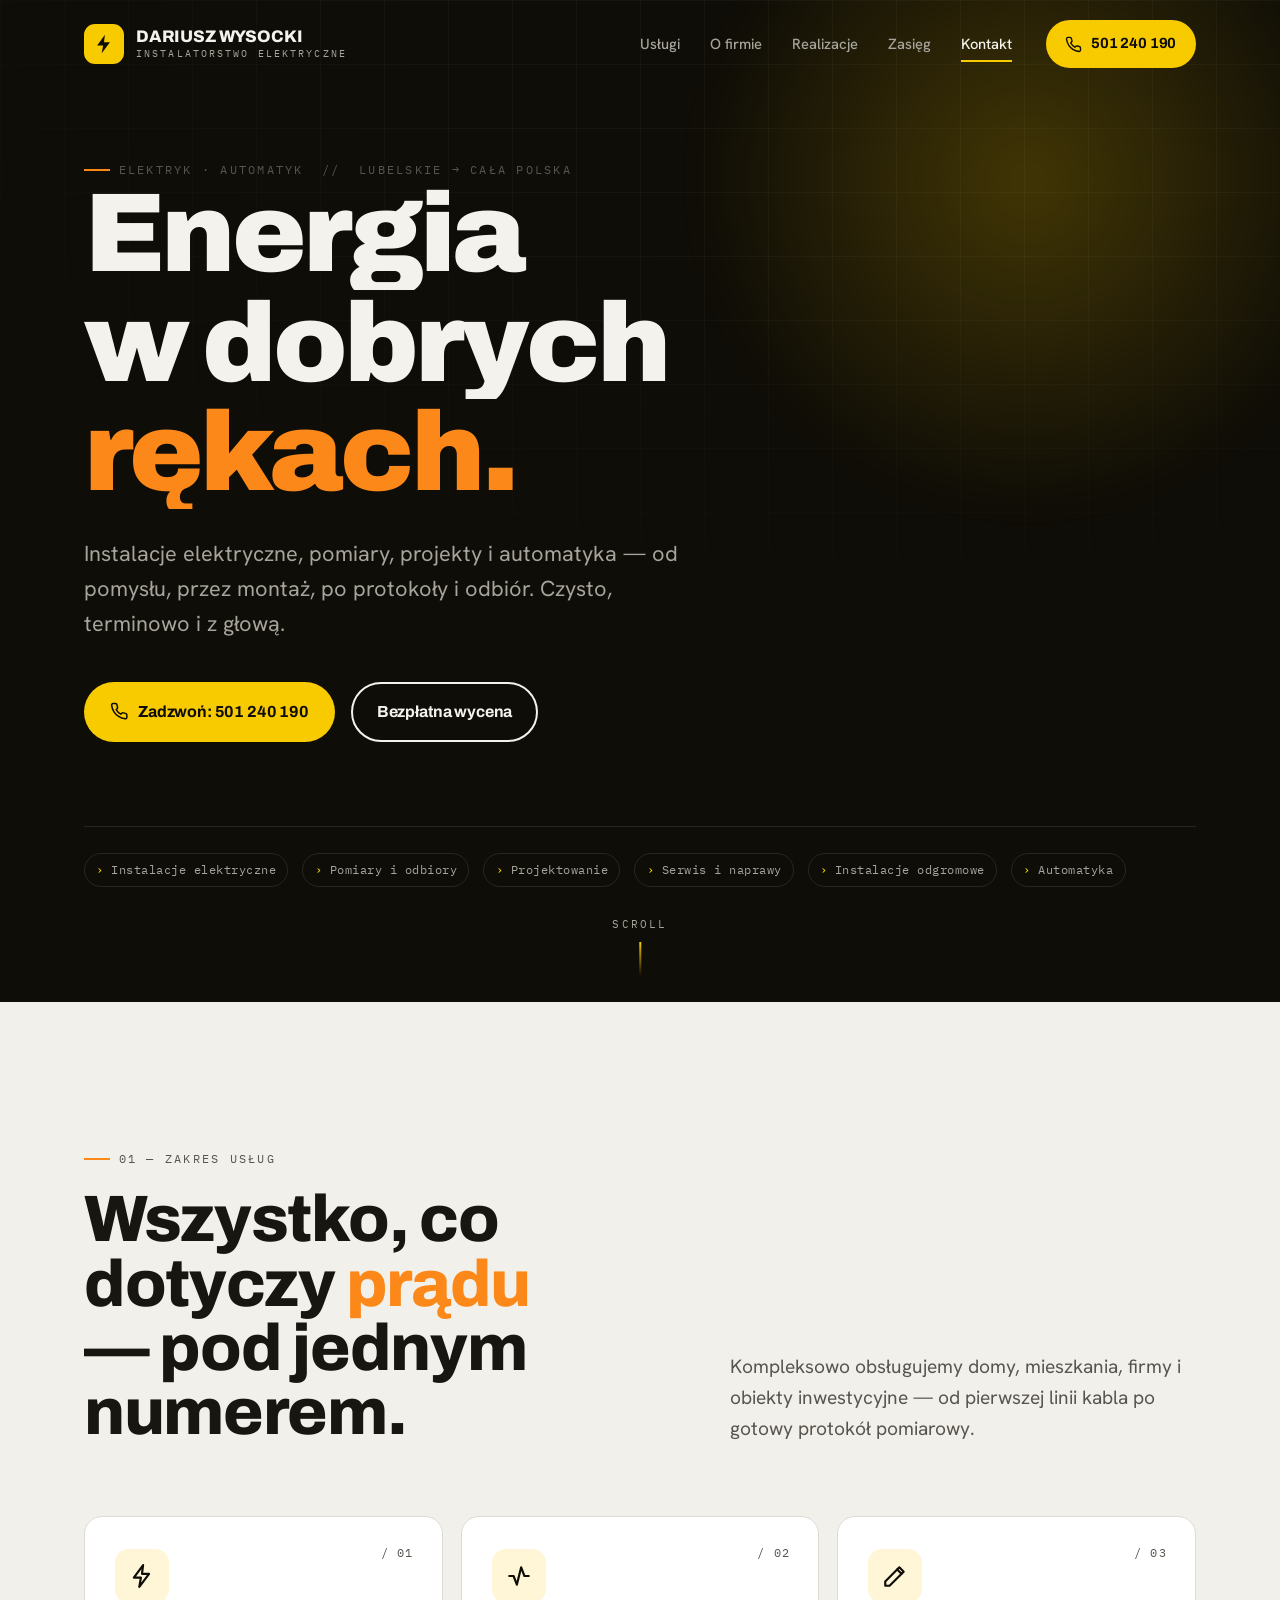
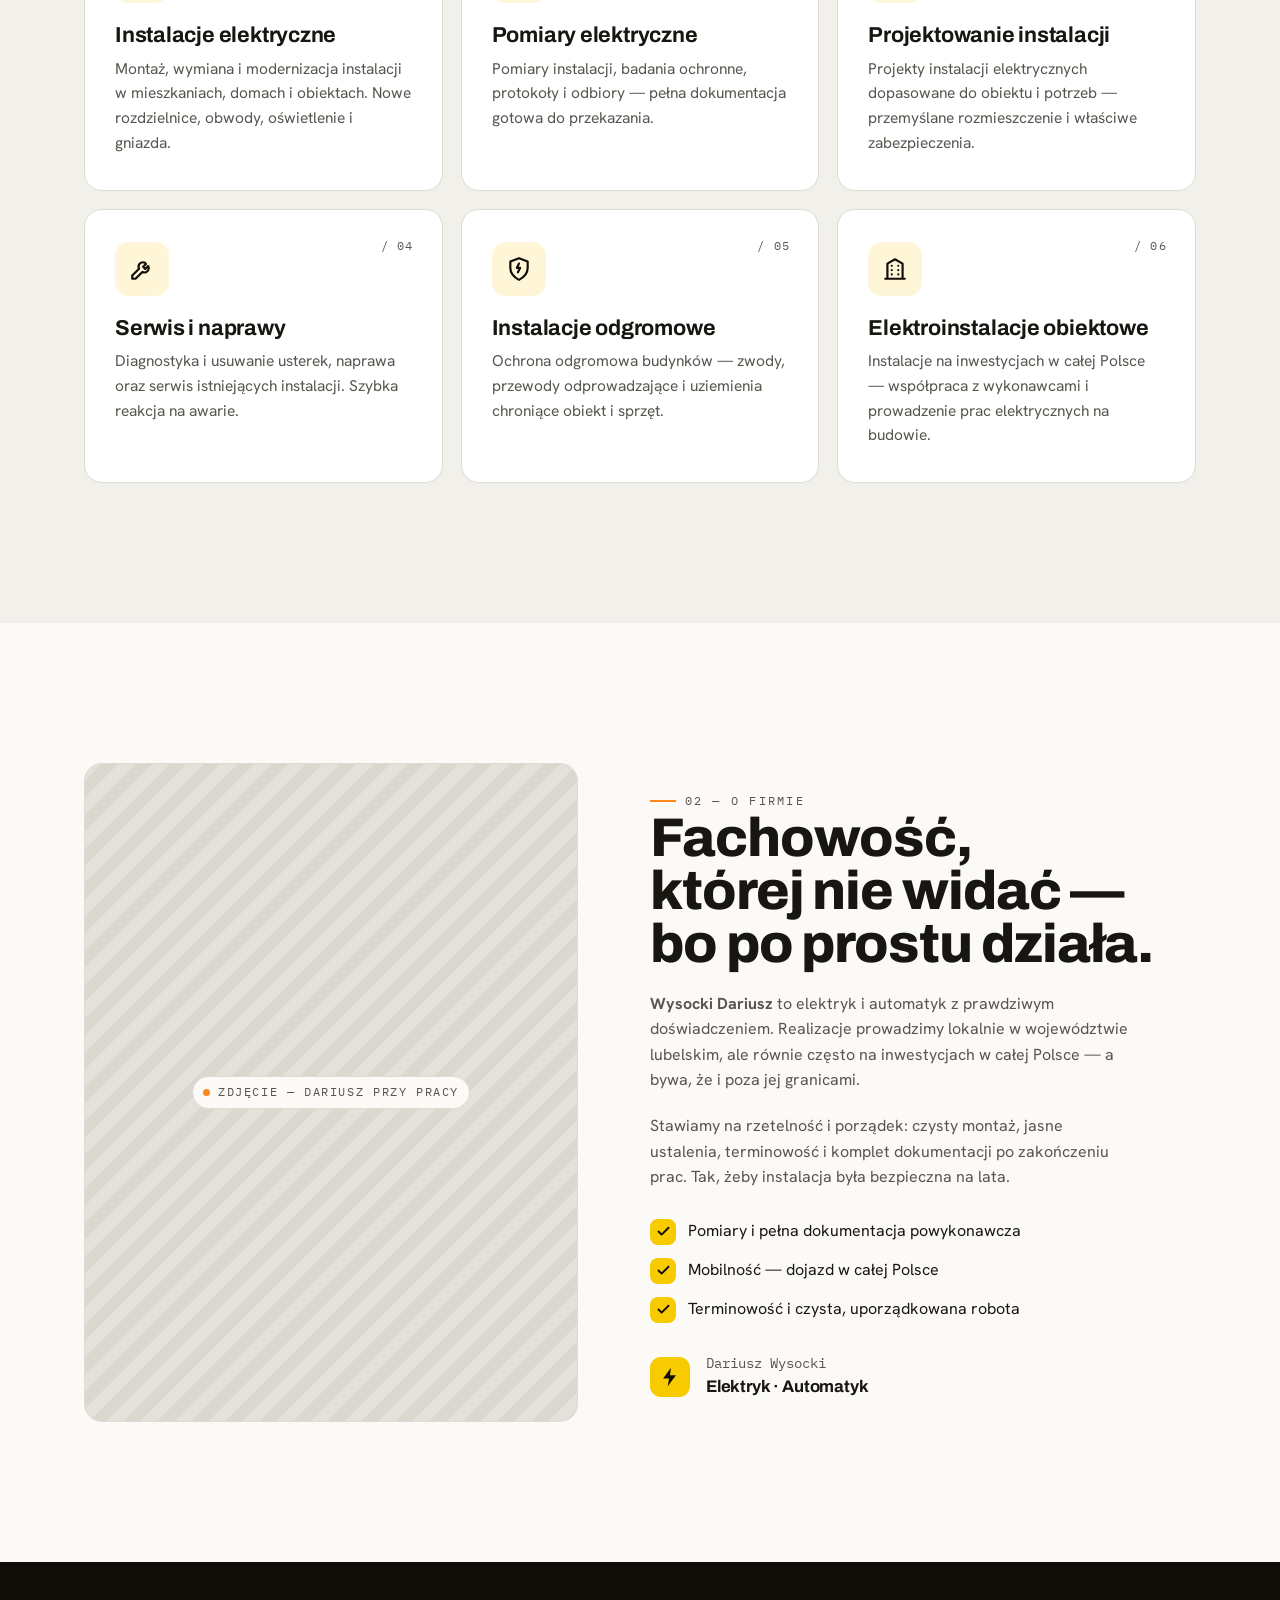
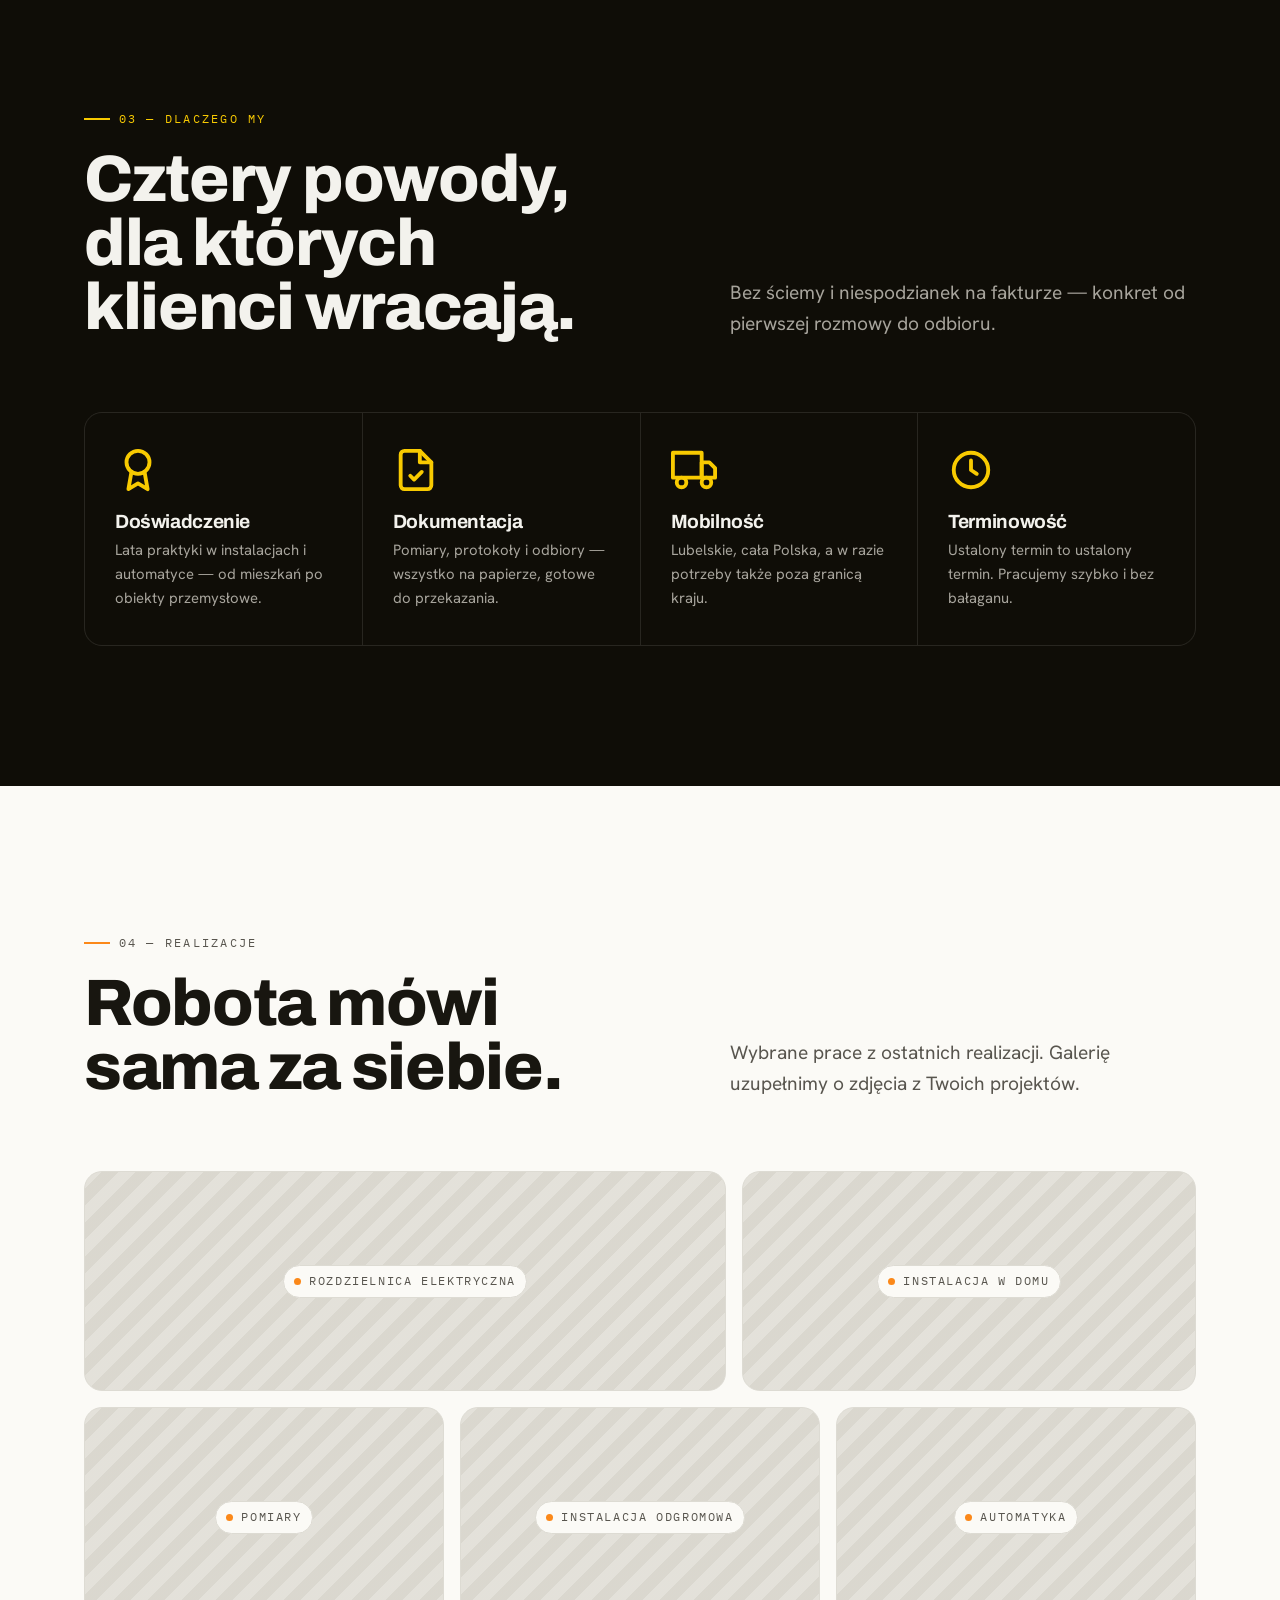
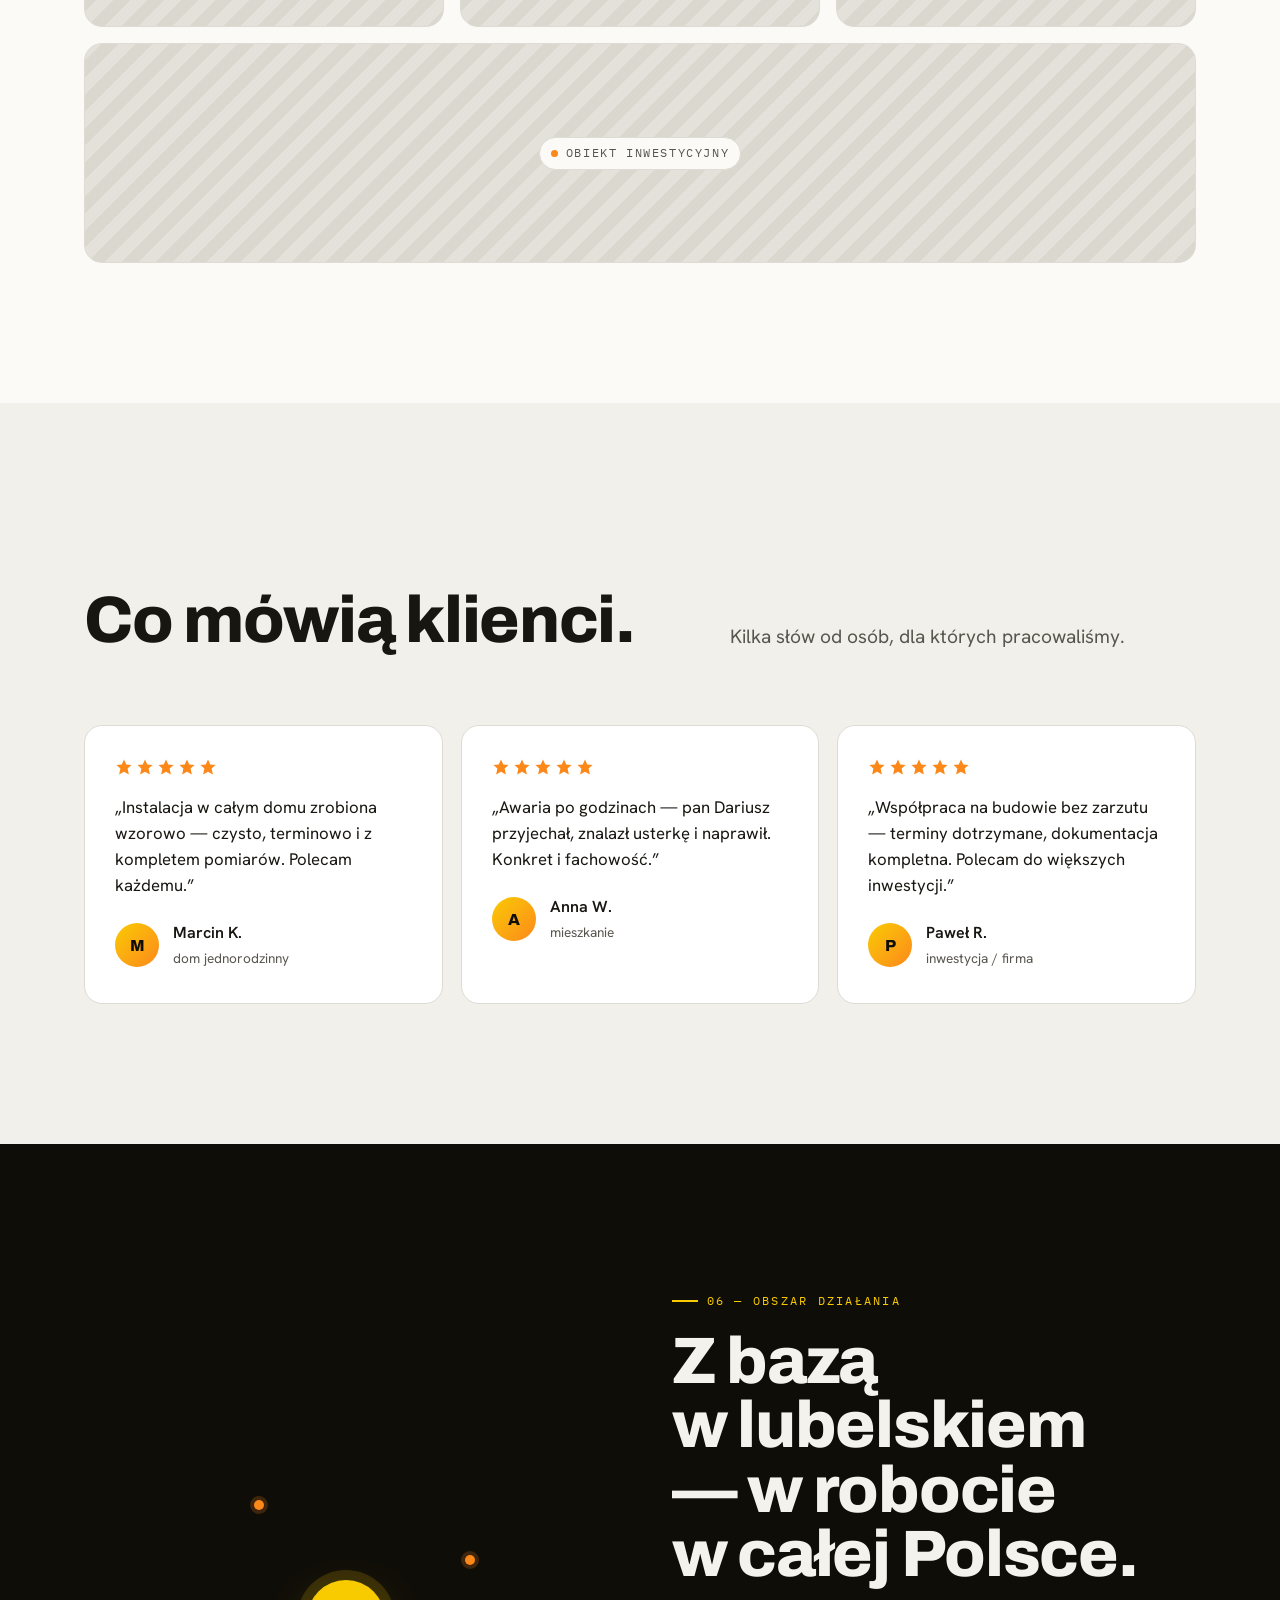
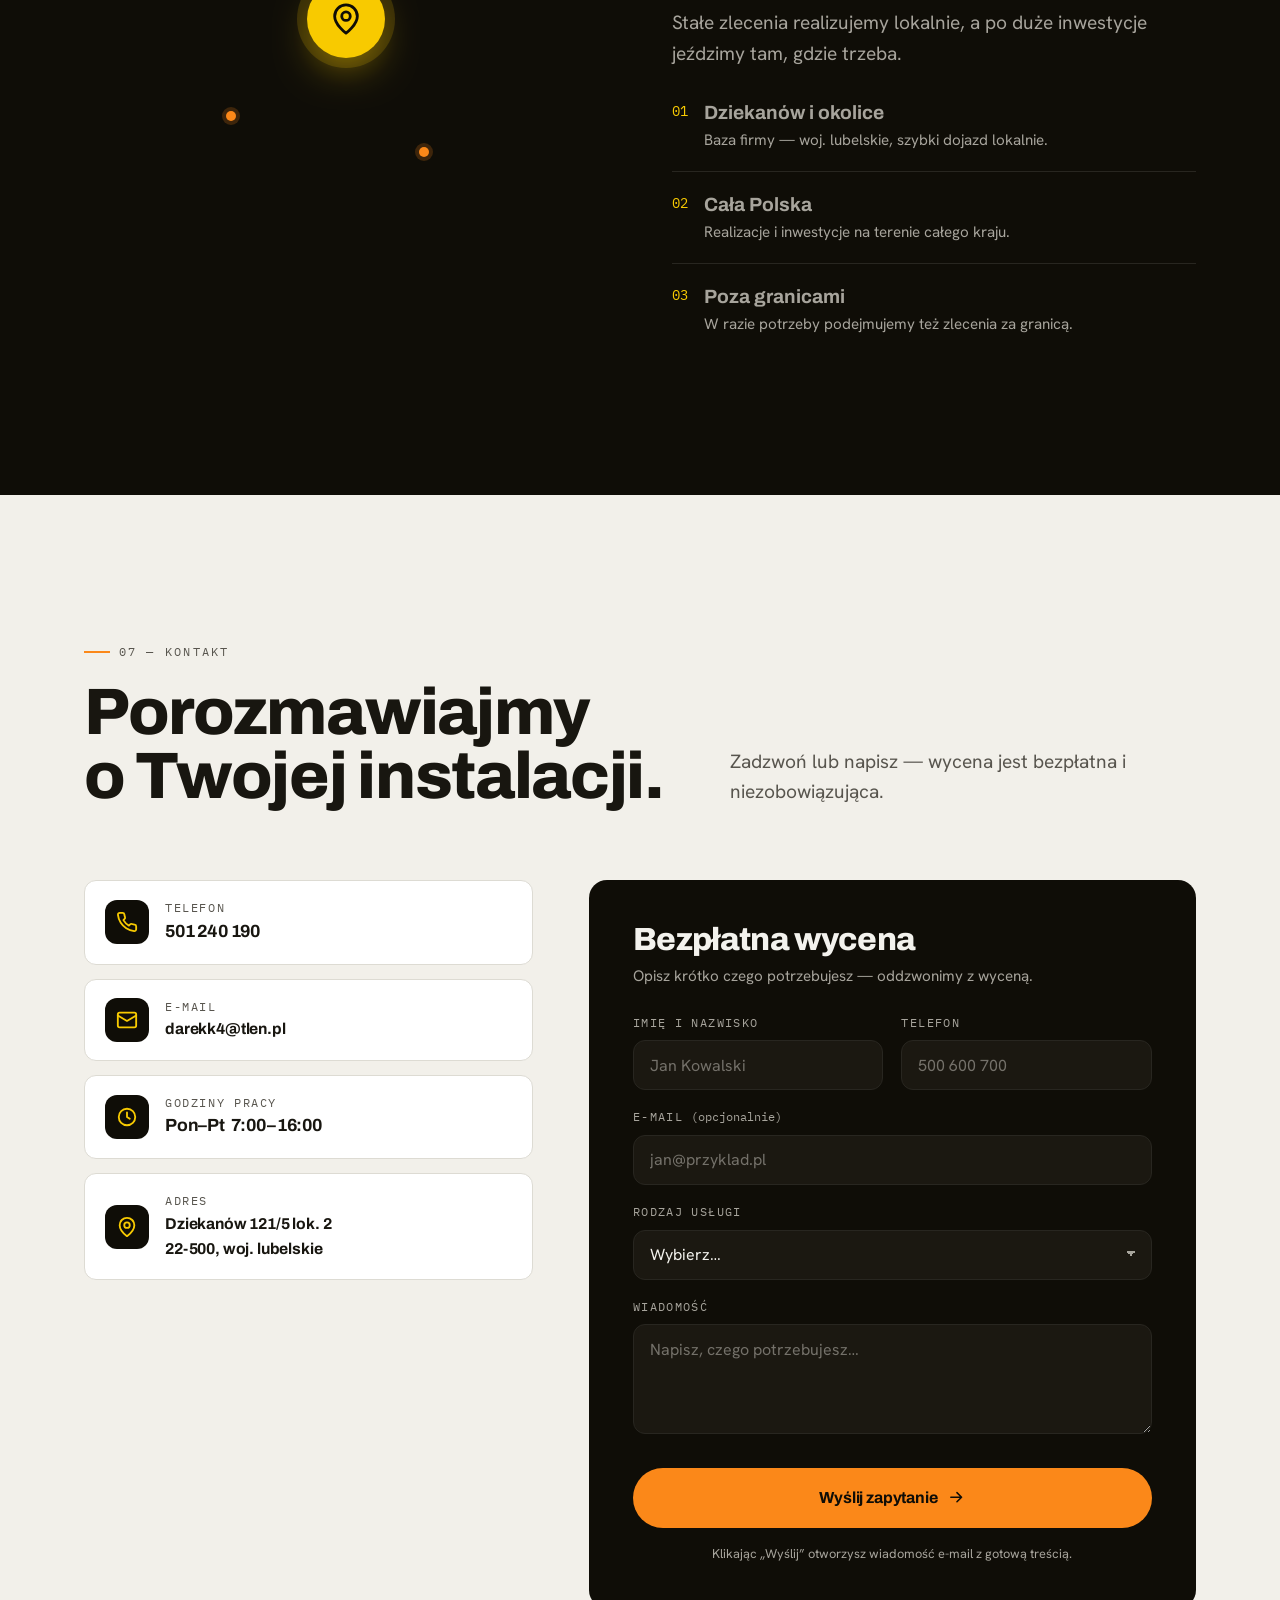
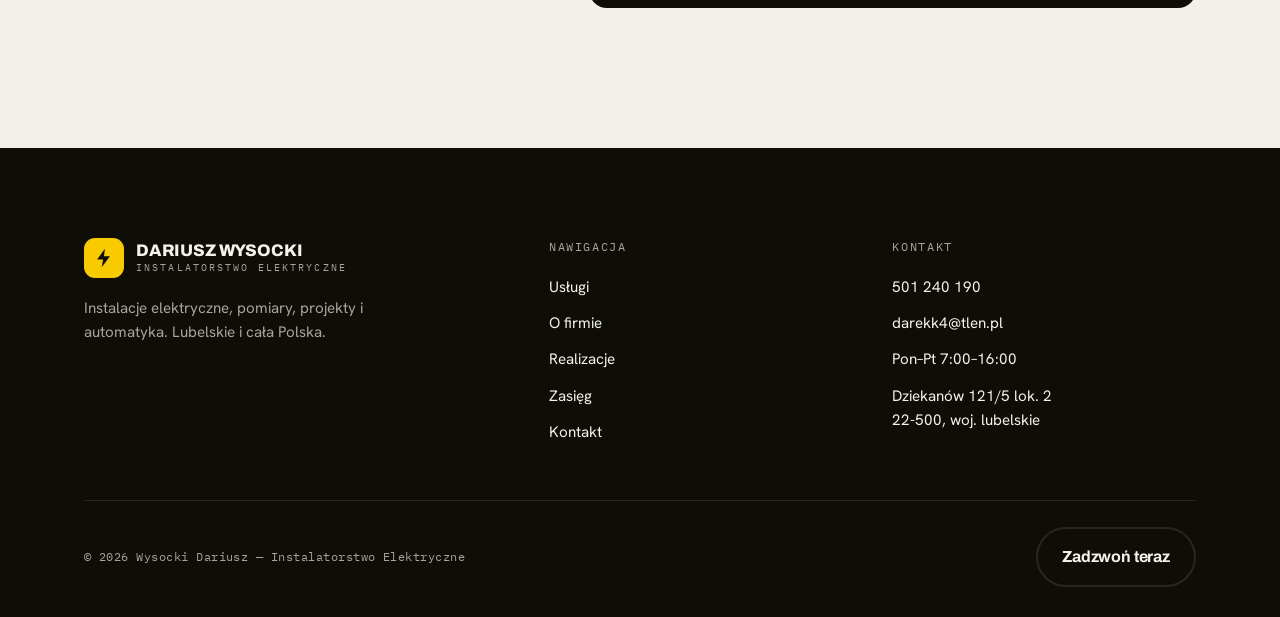
==== commit 7585fedb: "fix" ====
--- a/index.html
+++ b/index.html
@@ -25,7 +25,7 @@
         <svg viewBox="0 0 24 24" fill="currentColor" aria-hidden="true"><path d="M13 2 4.5 13.5H11l-1.5 8.5 9-12H12l1-8z"/></svg>
       </span>
       <span class="logo__txt">
-        <span class="logo__name">WYSOCKI</span>
+        <span class="logo__name">DARIUSZ WYSOCKI</span>
         <span class="logo__sub">Instalatorstwo Elektryczne</span>
       </span>
     </a>
@@ -165,7 +165,7 @@
       <span class="kicker reveal">02 — O firmie</span>
       <h2 class="reveal" data-d="1">Fachowość, której nie&nbsp;widać — bo&nbsp;po&nbsp;prostu działa.</h2>
       <p class="reveal" data-d="2">
-        <b>Wysocki Dariusz Instalatorstwo Elektryczne</b> to elektryk i automatyk
+        <b>Wysocki Dariusz</b> to elektryk i automatyk
         z prawdziwym doświadczeniem. Realizacje prowadzimy lokalnie w województwie
         lubelskim, ale równie często na inwestycjach w całej Polsce — a bywa, że i poza
         jej granicami.
@@ -360,7 +360,8 @@
         </div>
       </div>
 
-      <form class="form reveal" data-d="1" id="formKontakt" novalidate>
+      <form class="form reveal" data-d="1" id="formKontakt" name="kontakt" data-netlify="true" novalidate>
+        <input type="hidden" name="form-name" value="kontakt" />
         <div class="form__body">
           <h3>Bezpłatna wycena</h3>
           <p class="sub">Opisz krótko czego potrzebujesz — oddzwonimy z wyceną.</p>
@@ -430,7 +431,7 @@
       <div class="footer__brand">
         <a href="#top" class="logo">
           <span class="logo__mark"><svg viewBox="0 0 24 24" fill="currentColor" aria-hidden="true"><path d="M13 2 4.5 13.5H11l-1.5 8.5 9-12H12l1-8z"/></svg></span>
-          <span class="logo__txt"><span class="logo__name">WYSOCKI</span><span class="logo__sub">Instalatorstwo Elektryczne</span></span>
+          <span class="logo__txt"><span class="logo__name">DARIUSZ WYSOCKI</span><span class="logo__sub">Instalatorstwo Elektryczne</span></span>
         </a>
         <p>Instalacje elektryczne, pomiary, projekty i automatyka. Lubelskie i cała Polska.</p>
       </div>
--- a/assets/styles.css
+++ b/assets/styles.css
@@ -316,8 +316,13 @@
   color: var(--txt-dim); text-transform: uppercase; display: flex; flex-direction: column;
   align-items: center; gap: 8px;
 }
-.hero__cue .dot { width: 2px; height: 34px; background: linear-gradient(var(--bolt), transparent); animation: cue 1.8s var(--ease) infinite; transform-origin: top; }
-@keyframes cue { 0% { opacity: 1; transform: translateY(0); } 100% { opacity: 0; transform: translateY(34px); } }
+.hero__cue .dot { width: 2px; height: 34px; background: linear-gradient(var(--bolt), transparent); animation: cue 1.4s ease-in-out infinite; }
+@keyframes cue {
+  0%   { clip-path: inset(0% 0 80% 0); opacity: 0; }
+  10%  { opacity: 1; }
+  90%  { opacity: .8; }
+  100% { clip-path: inset(80% 0 0% 0); opacity: 0; }
+}
 
 /* =========================================================
    USŁUGI
